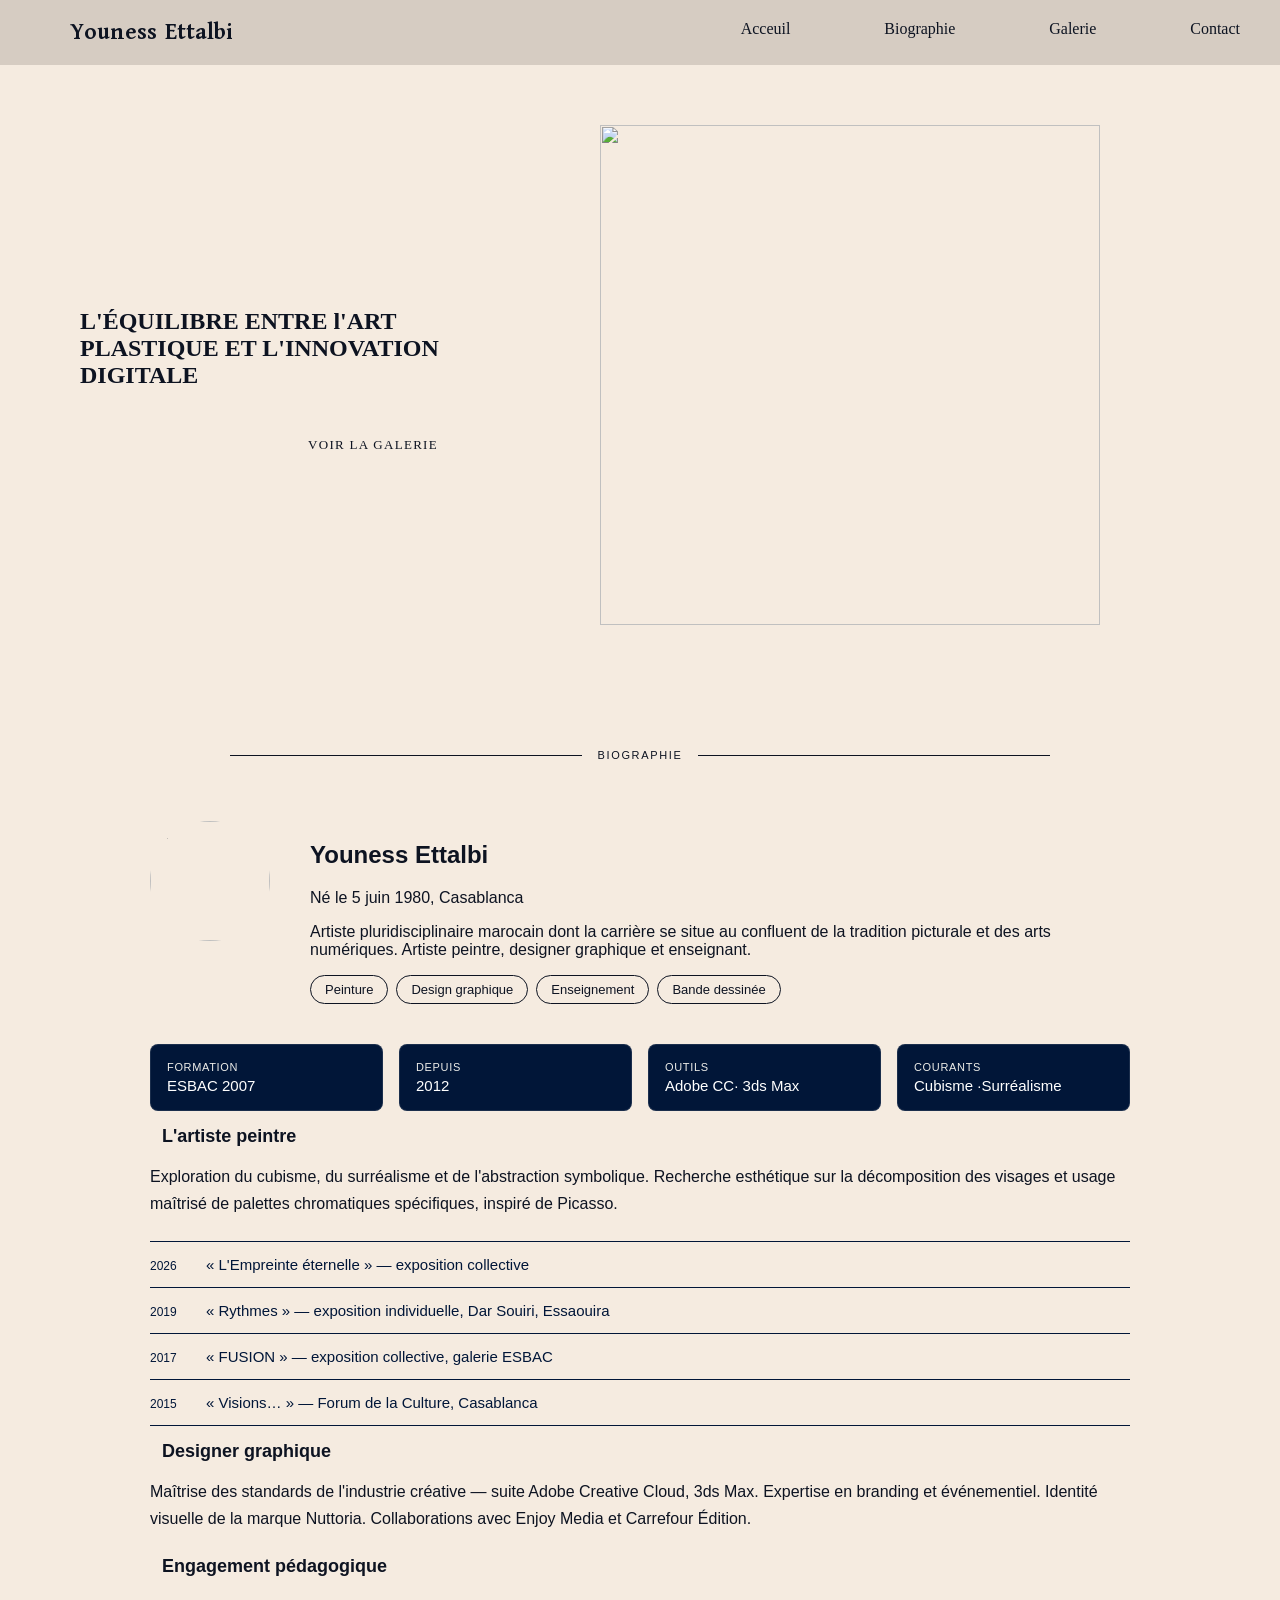
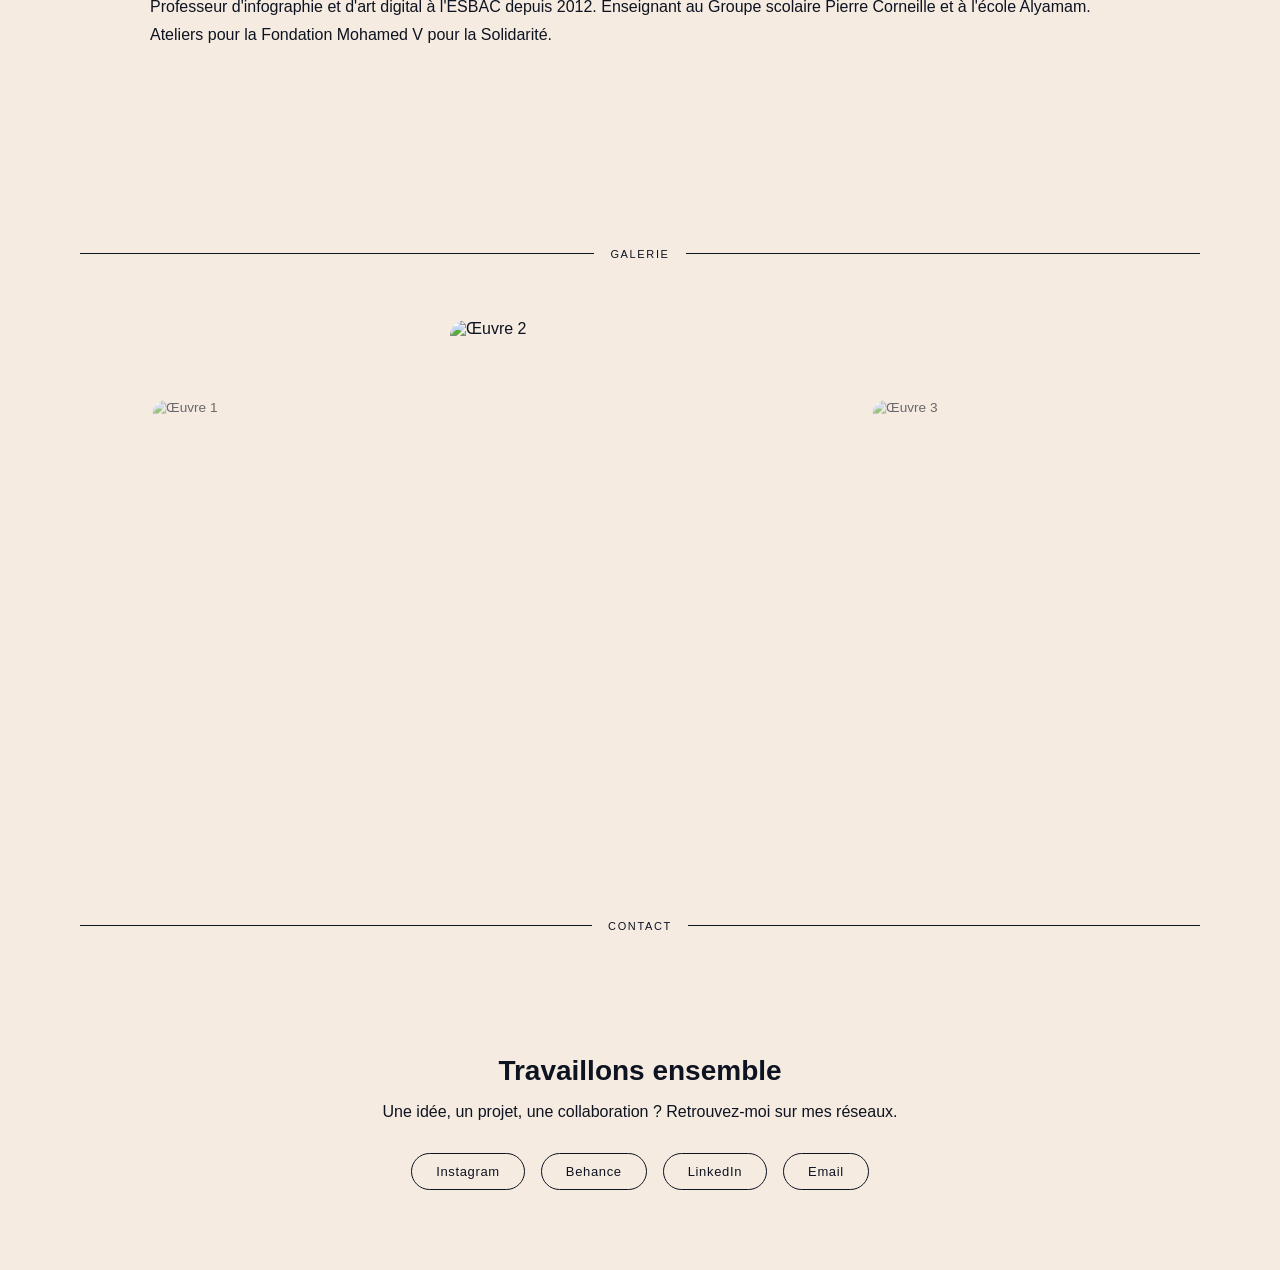
==== index.html @ 3d049ce6 "Update index.html" ====
<!DOCTYPE html>
<html lang="fr">
<head>
<meta charset="UTF-8">
<meta name="viewport" content="width=device-width, initial-scale=1.0">
 <link rel="stylesheet" href="style.css">
 <link rel="preconnect" href="https://fonts.googleapis.com">
<link rel="preconnect" href="https://fonts.gstatic.com" crossorigin>
<link href="https://fonts.googleapis.com/css2?family=BJCree:wght@400;500;600;700&family=Namdhinggo:wght@400;500;600;700;800&display=swap" rel="stylesheet">
<title>Youness Ettalbi</title>


</head>

<body>

<header>
    <div class="logo">Youness Ettalbi</div>
    <div class="menu">
        <a href="#Acceuil">Acceuil</a>
        <a href="#Biographie">Biographie</a>
        <a href="#galerie">Galerie</a>
        <a href="#contact">Contact</a>
        
    </div>
</header>

<section class="hero" id="Acceuil"d>
    <div class="hero-text">
    <h1> L'ÉQUILIBRE ENTRE l'ART PLASTIQUE ET L'INNOVATION DIGITALE</h1>

    <a href="#galerie">Voir la galerie </a>
</div>


    <div class="hero-image">
    <img src="C:\Users\rudina\Downloads\WhatsApp Image 2026-04-26 at 5.47.47 PM.jpeg">
 </div>

   
</section>

<section class="bio" id="Biographie">
    <div class="section-divider">
  <span>Biographie</span>
</div>

  <div class="bio-header">
    <div class="bio-avatar"><img src="C:\Users\rudina\Downloads\WhatsApp Image 2026-04-26 at 5.39.37 PM.jpeg"></div> 
    <div class="bio-intro">
      <h1>Youness Ettalbi</h1>
      <p class="subtitle">Né le 5 juin 1980, Casablanca</p>
      <p>Artiste pluridisciplinaire marocain dont la carrière se situe au confluent de la tradition picturale et des arts numériques. Artiste peintre, designer graphique et enseignant.</p>

      <div class="tags">
  <span class="tag">Peinture</span>
  <span class="tag">Design graphique</span>
  <span class="tag">Enseignement</span>
  <span class="tag">Bande dessinée</span>
</div>
    </div>


  </div>

 
  <div class="bio-grid">
    <div class="bio-card"><p class="label">Formation</p><p>ESBAC 2007</p></div>
    <div class="bio-card"><p class="label">Depuis</p><p>2012</p></div>
    <div class="bio-card"><p class="label">Outils</p><p>Adobe CC· 3ds Max </p></div>
    <div class="bio-card"><p class="label">Courants</p><p>Cubisme ·Surréalisme </p></div>
    
  </div>

  <div class="bio-section">
    <h2>L'artiste peintre</h2>
    <p>Exploration du cubisme, du surréalisme et de l'abstraction symbolique. Recherche esthétique sur la décomposition des visages et usage maîtrisé de palettes chromatiques spécifiques, inspiré de Picasso.</p>
    <ul class="expo-list">
    <li>
      <span class="year">2026</span>
      <span>« L'Empreinte éternelle » — exposition collective</span>
    </li>
    <li>
      <span class="year">2019</span>
      <span>« Rythmes » — exposition individuelle, Dar Souiri, Essaouira</span>
    </li>
    <li>
      <span class="year">2017</span>
      <span>« FUSION » — exposition collective, galerie ESBAC</span>
    </li>
    <li>
      <span class="year">2015</span>
      <span>« Visions… » — Forum de la Culture, Casablanca</span>
    </li>
  </ul>
  </div>

   <div class="bio-section">
    <h2>Designer graphique</h2>
    <p>Maîtrise des standards de l'industrie créative — suite Adobe Creative Cloud, 3ds Max. Expertise en branding et événementiel. Identité visuelle de la marque Nuttoria. Collaborations avec Enjoy Media et Carrefour Édition.</p>
</div>

<div class="bio-section">
    <h2>Engagement pédagogique</h2>
    <p>Professeur d'infographie et d'art digital à l'ESBAC depuis 2012. Enseignant au Groupe scolaire Pierre Corneille et à l'école Alyamam. Ateliers pour la Fondation Mohamed V pour la Solidarité.</p>
</div>

</section>

<section class="gallery" id="galerie">

    <div class="section-divider">
  <span>Galerie</span>
</div>
  <div class="carousel">
    <div class="carousel-track" id="track">
      <div class="carousel-item">
      <img src="C:\Users\rudina\Downloads\WhatsApp Image 2026-04-26 at 5.39.37 PM (2).jpeg" alt="Œuvre 1">
    </div>
    <div class="carousel-item">
      <img src="C:\Users\rudina\Downloads\WhatsApp Image 2026-04-26 at 5.47.47 PM.jpeg" alt="Œuvre 2">
    </div>
    <div class="carousel-item">
      <img src="C:\Users\rudina\Downloads\WhatsApp Image 2026-04-26 at 5.46.04 PM.jpeg" alt="Œuvre 3">
    </div>
  </div>
</section>
<section id="contact">
  <div class="section-divider">
    <span>Contact</span>
  </div>

  <div class="contact-wrapper">
    <h2>Travaillons ensemble</h2>
    <p>Une idée, un projet, une collaboration ? Retrouvez-moi sur mes réseaux.</p>

    <div class="social-links">
      <a href="https://instagram.com/yourhandle" target="_blank">Instagram</a>
      <a href="https://behance.net/yourhandle" target="_blank">Behance</a>
      <a href="https://linkedin.com/in/yourhandle" target="_blank">LinkedIn</a>
      <a href="mailto:youremail@gmail.com">Email</a>
    </div>
  </div>
</section>

 <script src="script.js"></script>
</body>
</html>
---- style.css ----
body {
    margin: 0;
    font-family: Arial, sans-serif;
    background: #F5EBE0;  /*beige*/ 
    color: #0D1321; 
}

header {
    display: flex;
    justify-content: space-between;
    padding: 20px;
    font-size: 14px;
    background:#D6CCC2 ;
    color: #0D1321;
}

.logo {
    margin-left: 50px;
    font-weight: bold;
    font-size: 24px;
    font-family: Namdhinggo;
}

.menu a {
    font-family: BJCree;
    font-size: 16px;
    background: transparent;
    margin-left: 50px;
    color: #0D1321;
    text-decoration: none;
    padding: 10px 20px;
    text-decoration: none;

}


.menu a:hover {
  background: #011638;
  color: #D6CCC2;
  text-decoration: underline;
  border-radius: 10px;
}


.hero {
  display: flex;
  align-items: center;
  justify-content: space-between;
  padding: 60px 80px;
  gap: 20px;
}

.hero-text {
  flex: 1;  
  display: flex;
  flex-direction: column;    
  align-items: flex-start;
  gap: 20px;
  color: #0D1321;
  font-family: BJCree;
  font-weight: 400;
}


.hero-image {
  flex: 1;        
  max-width: 500px;
  margin-right: 100px;
}

.hero-image img {
  width: 100%;
  height: 500px;
  object-fit: cover;  
}


.hero-text h1 {
  margin-bottom: 16px;
  margin-right: 50px;
}


.hero-text a {
  display: inline-block;
  margin-right: 70pxpx;
  margin-left: 200px;
  padding: 12px 28px;
  border: 2px white;
  color: #0D1321;
  text-decoration: none;
  font-size: 13px;
  letter-spacing: 0.1em;
  text-transform: uppercase;
  transition: background 0.2s ease, color 0.2s ease;
}

.hero-text a:hover {
  background: #011638;
  color: #D6CCC2;
}


.btn {
    margin-top: 20px;
    padding: 10px 20px;
    border: 1px black;
    display: inline-block;
}



.section-divider {
  display: flex;
  align-items: center;
  gap: 16px;
  margin: 60px 80px;
}

.section-divider span {
  font-size: 11px;
  letter-spacing: 0.15em;
  text-transform: uppercase;
  color:#0D1321 ;
  white-space: nowrap;
}

.section-divider::before,
.section-divider::after {
  content: '';
  flex: 1;
  height: 1px;
  background:#0D1321;
}

.bio {
    margin-left: 150px;
    margin-right: 150px;
    margin-bottom: 100px;

    }

.bio-header {
  display: flex;
  gap: 40px;
  align-items: flex-start;   
  margin-bottom: 2.5rem;
}

.bio-avatar {
  width: 120px;
  height: 120px;
  border-radius: 50%;
  flex-shrink: 0;            
  object-fit: cover;     
}

.bio-avatar img {
  width: 120px;
  height: 120px;
  border-radius: 50%;    
  object-fit: cover; 
}

.bio-grid {
  display: grid;
  grid-template-columns: repeat(auto-fit, minmax(160px, 1fr));
  gap: 16px;
}

.bio-section h2 {
  border-left: 3px #011638;   
  padding-left: 12px;
  border-radius: 0;
  font-size: 18px;
  margin-bottom: 16px;
} 

.bio-section p {
  color: #0D1321;
  line-height: 1.7;
  margin-bottom: 24px;
}

.tags {
  display: flex;
  flex-wrap: wrap;    
  gap: 8px;
  margin-top: 16px;
}

.tag {
  padding: 6px 14px;
  border: 1px solid #0D1321;
  border-radius: 20px;           
  font-size: 13px;
  color: #0D1321 !important;
}


.expo-list {
  list-style: none;
  padding: 0;
  margin: 0;
}

.expo-list li {
  display: flex;
  align-items: baseline;
  gap: 20px;
  padding: 14px 0;
  border-bottom: 1px solid #011638;
  color: #011638;
  font-size: 15px;
}

.expo-list li:first-child {
  border-top: 1px solid #011638;
}

.year {
  font-size: 12px;
  color: #011638;  
  min-width: 36px;               
}

.bio-card {
  background: #011638; 
  border: 1px solid rgba(255,255,255,0.1);
  border-radius: 8px;
  padding: 16px;
}

.bio-card .label {
  font-size: 11px;
  color: #EDEDE9;
  text-transform: uppercase;
  letter-spacing: 0.06em;
  margin: 0 0 4px;
}

.bio-card p {
  font-size: 15px;
  font-weight: 500;
  color: white;
  margin: 0;
}

.gallery {
  overflow: hidden;
  padding: 40px 0;
}

.carousel {
  display: flex;
  justify-content: center;
  align-items: center;
}

.carousel-track {
  display: flex;
  align-items: center;
  gap: 20px;
}

.carousel-item {
  flex-shrink: 0;
  width: 300px;
  height: 400px;
  overflow: hidden;
  border-radius: 16px;
  transition: all 0.4s ease;
  opacity: 0.6;
  transform: scale(0.85);  
}

.carousel-item.active {
  width: 380px;
  height: 500px;
  opacity: 1;
  transform: scale(1);      
}

.carousel-item img {
  width: 100%;
  height: 100%;
  object-fit: cover;
  transition: transform 0.4s ease;
}

.carousel-item:hover img {
  transform: scale(1.05);
}

.contact-wrapper {
  text-align: center;
  padding: 40px 80px 80px;
}

.contact-wrapper h2 {
  font-size: 28px;
  margin-bottom: 12px;
}

.contact-wrapper p {
  color: #0D1321;
  margin-bottom: 32px;
}

.social-links {
  display: flex;
  justify-content: center;
  gap: 16px;
  flex-wrap: wrap;
}

.social-links a {
  display: inline-block;
  padding: 10px 24px;
  border: 1px solid #0D1321;
  border-radius: 999px;
  color: #0D1321;
  text-decoration: none;
  font-size: 13px;
  letter-spacing: 0.05em;
  transition: border-color 0.2s ease, color 0.2s ease;
}

.social-links a:hover {
  border-color: white;
  background: #0D1321;
  color: white;
}


html {
  scroll-behavior: smooth;
}


@media (max-width: 768px) {

  /* NAV */
  header {
    flex-direction: column;
    align-items: center;
    padding: 16px;
    gap: 12px;
  }

  .logo {
    margin-left: 0;
  }

  .menu {
    display: flex;
    flex-wrap: wrap;
    justify-content: center;
    gap: 4px;
  }

  .menu a {
    margin-left: 0;
    padding: 6px 12px;
    font-size: 14px;
  }

  /* HERO */
  .hero {
    flex-direction: column;
    padding: 30px 20px;
    text-align: center;
  }

  .hero-text {
    align-items: center;   /* center button too */
  }

  .hero-text h1 {
    margin-right: 0;
    font-size: 22px;       /* stops giant text */
  }

  .hero-text a {
    margin-left: 0;        /* removes the 200px left margin */
    margin-right: 0;
  }

  .hero-image {
    max-width: 100%;
    margin-right: 0;       /* removes 100px right margin */
  }

  .hero-image img {
    height: 300px;
  }

  /* BIO */
  .bio {
    margin: 0;             /* removes 150px side margins */
    padding: 30px 20px;
  }

  .bio-header {
    flex-direction: column;
    align-items: center;
    text-align: center;
    gap: 20px;
  }

  .tags {
    justify-content: center;
  }

  .bio-grid {
    grid-template-columns: 1fr 1fr;
  }

  /* FIXES TEXT WRAPPING ONE WORD PER LINE */
  .bio-section p,
  .bio-section h2 {
    word-break: normal;
    overflow-wrap: break-word;
    max-width: 100%;
  }

  .expo-list li {
    flex-direction: column;   /* stack year above title */
    gap: 4px;
  }

  /* SECTION DIVIDER */
  .section-divider {
    margin: 30px 20px;
  }

  /* GALLERY */
  .carousel-item {
    width: 180px;
    height: 260px;
  }

  .carousel-item.active {
    width: 240px;
    height: 320px;
  }

  /* CONTACT */
  .contact-wrapper {
    padding: 30px 20px 60px;
  }

  .social-links {
    gap: 10px;
  }
}
</style>
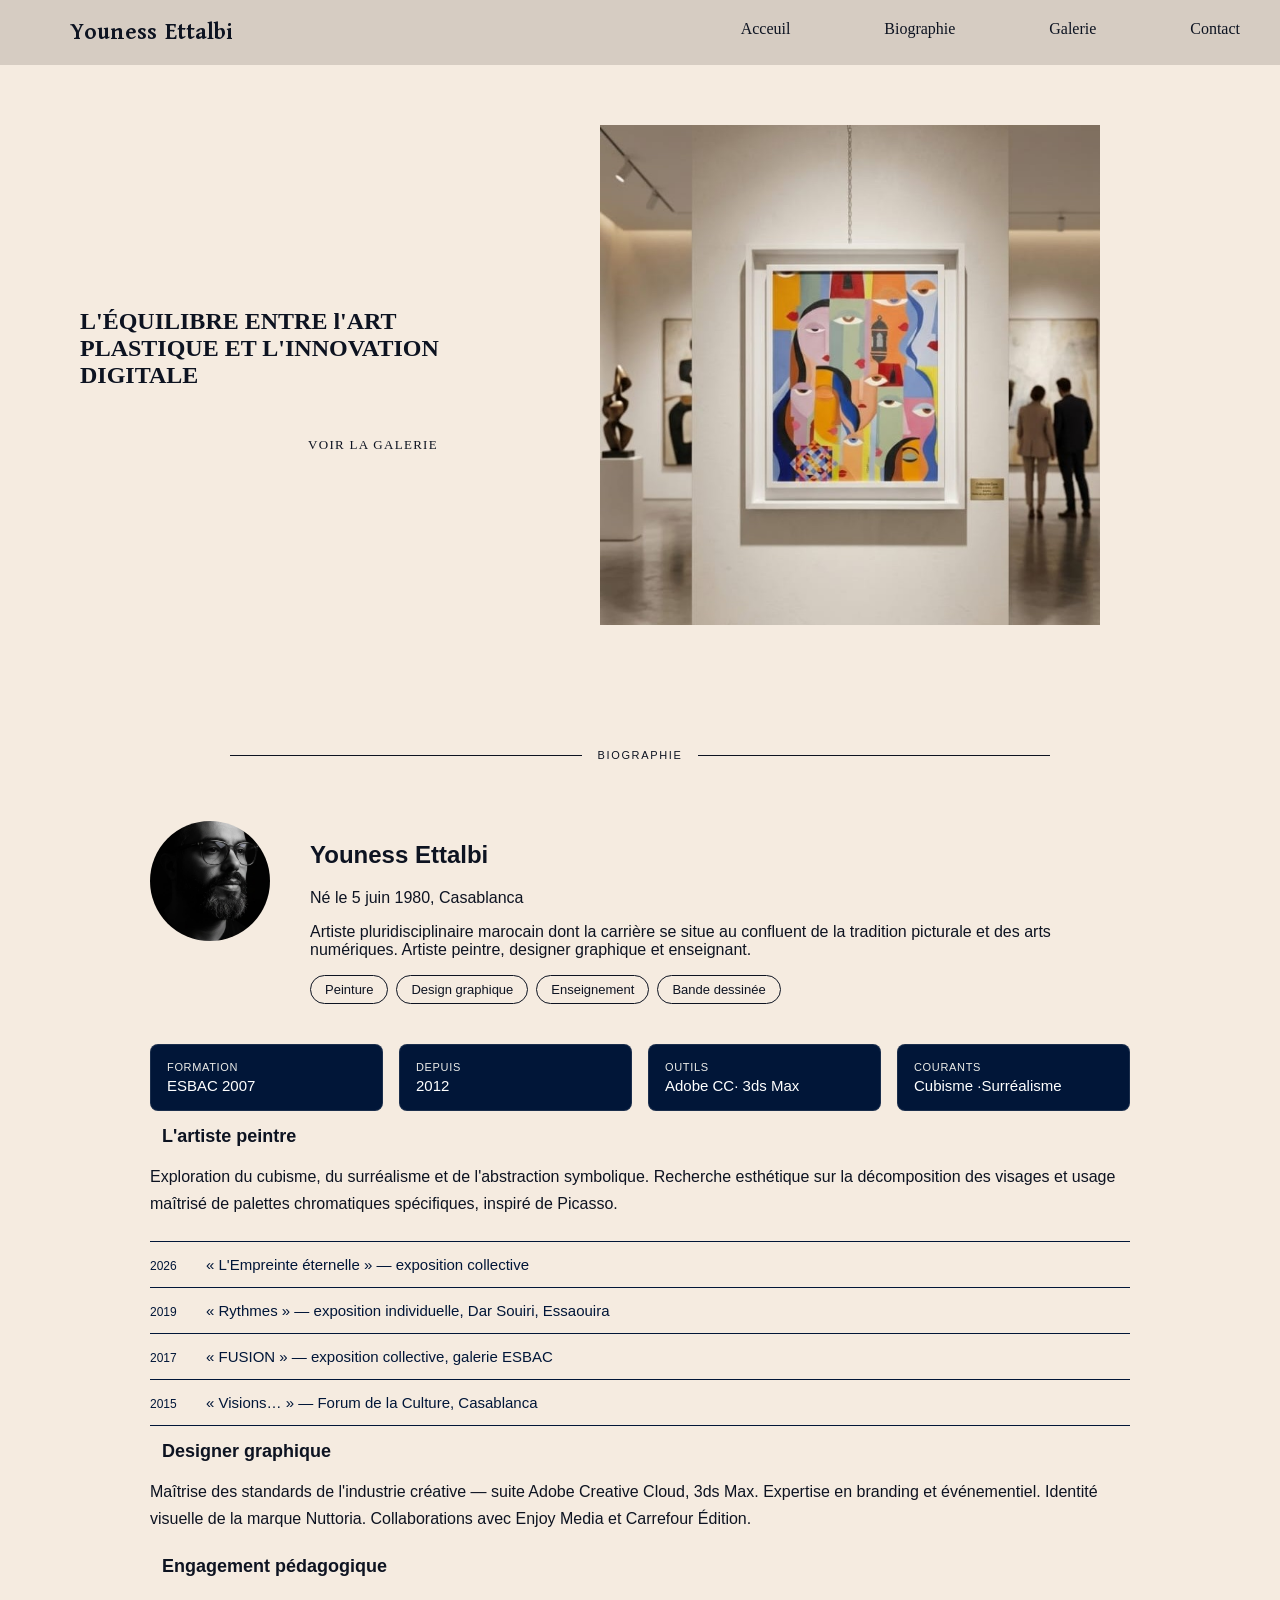
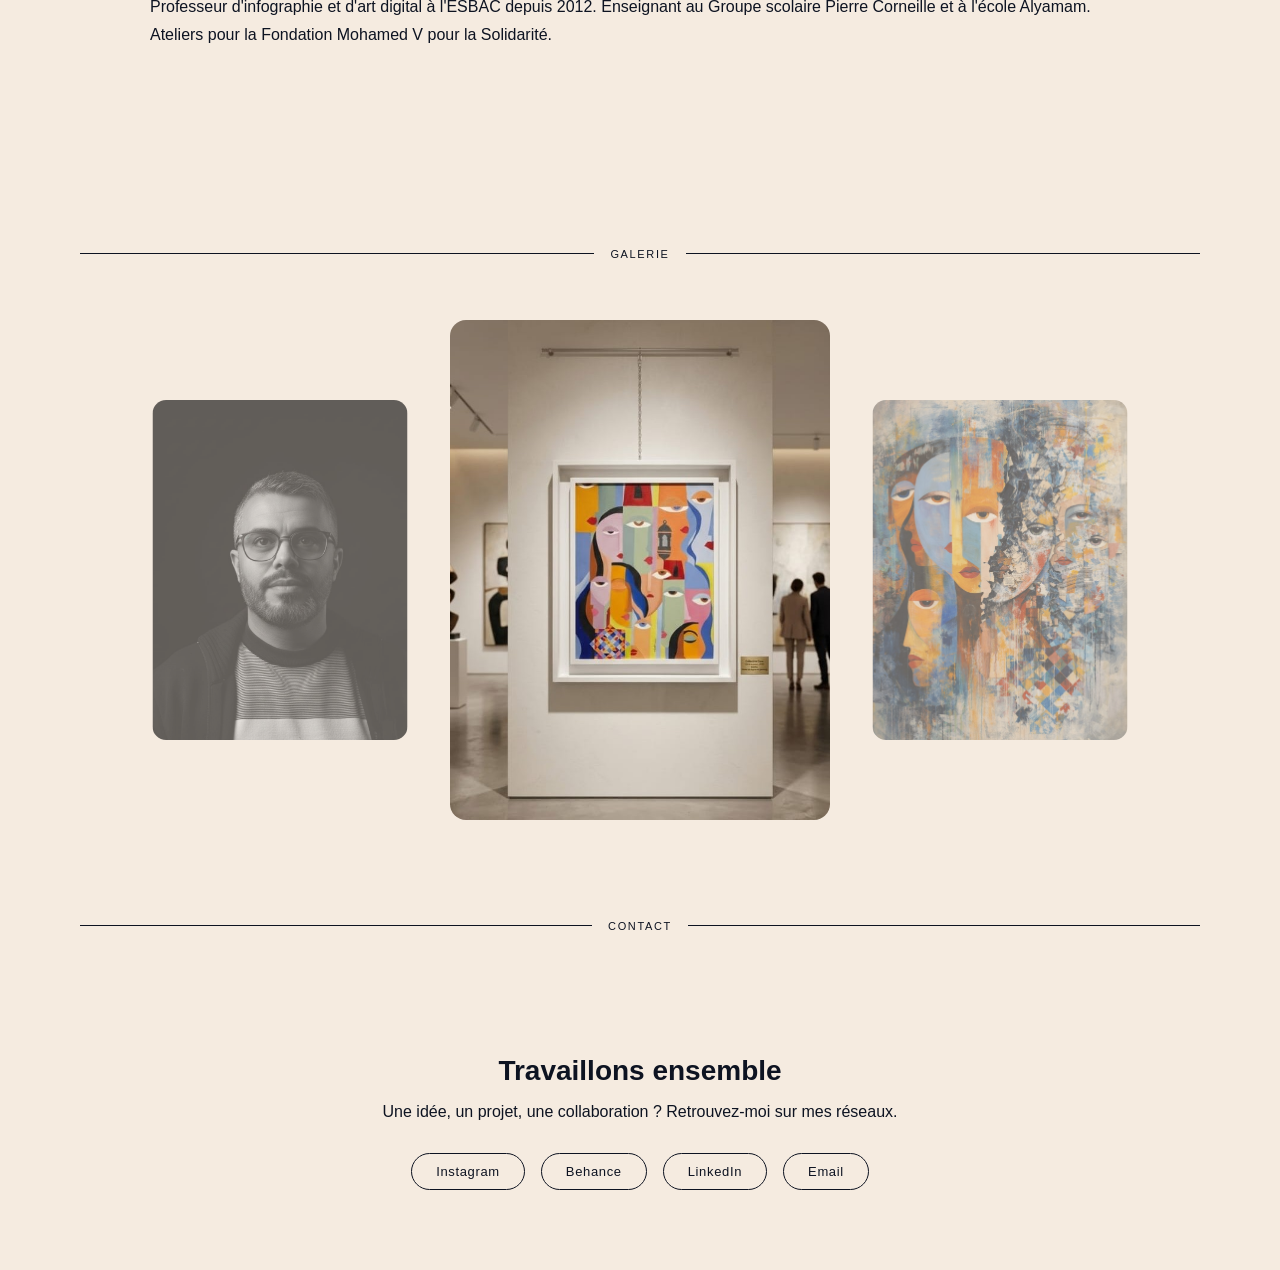
==== commit 91398279: "Update index.html" ====
--- a/index.html
+++ b/index.html
@@ -35,7 +35,7 @@
 
 
     <div class="hero-image">
-    <img src="C:\Users\rudina\Downloads\WhatsApp Image 2026-04-26 at 5.47.47 PM.jpeg">
+    <img src="img1.jpeg">
  </div>
 
    
@@ -47,7 +47,7 @@
 </div>
 
   <div class="bio-header">
-    <div class="bio-avatar"><img src="C:\Users\rudina\Downloads\WhatsApp Image 2026-04-26 at 5.39.37 PM.jpeg"></div> 
+    <div class="bio-avatar"><img src="img2.jpeg"></div> 
     <div class="bio-intro">
       <h1>Youness Ettalbi</h1>
       <p class="subtitle">Né le 5 juin 1980, Casablanca</p>
@@ -116,13 +116,13 @@
   <div class="carousel">
     <div class="carousel-track" id="track">
       <div class="carousel-item">
-      <img src="C:\Users\rudina\Downloads\WhatsApp Image 2026-04-26 at 5.39.37 PM (2).jpeg" alt="Œuvre 1">
+      <img src="img3.jpeg" alt="Œuvre 1">
     </div>
     <div class="carousel-item">
-      <img src="C:\Users\rudina\Downloads\WhatsApp Image 2026-04-26 at 5.47.47 PM.jpeg" alt="Œuvre 2">
+      <img src="img1.jpeg" alt="Œuvre 2">
     </div>
     <div class="carousel-item">
-      <img src="C:\Users\rudina\Downloads\WhatsApp Image 2026-04-26 at 5.46.04 PM.jpeg" alt="Œuvre 3">
+      <img src="img4.jpeg" alt="Œuvre 3">
     </div>
   </div>
 </section>
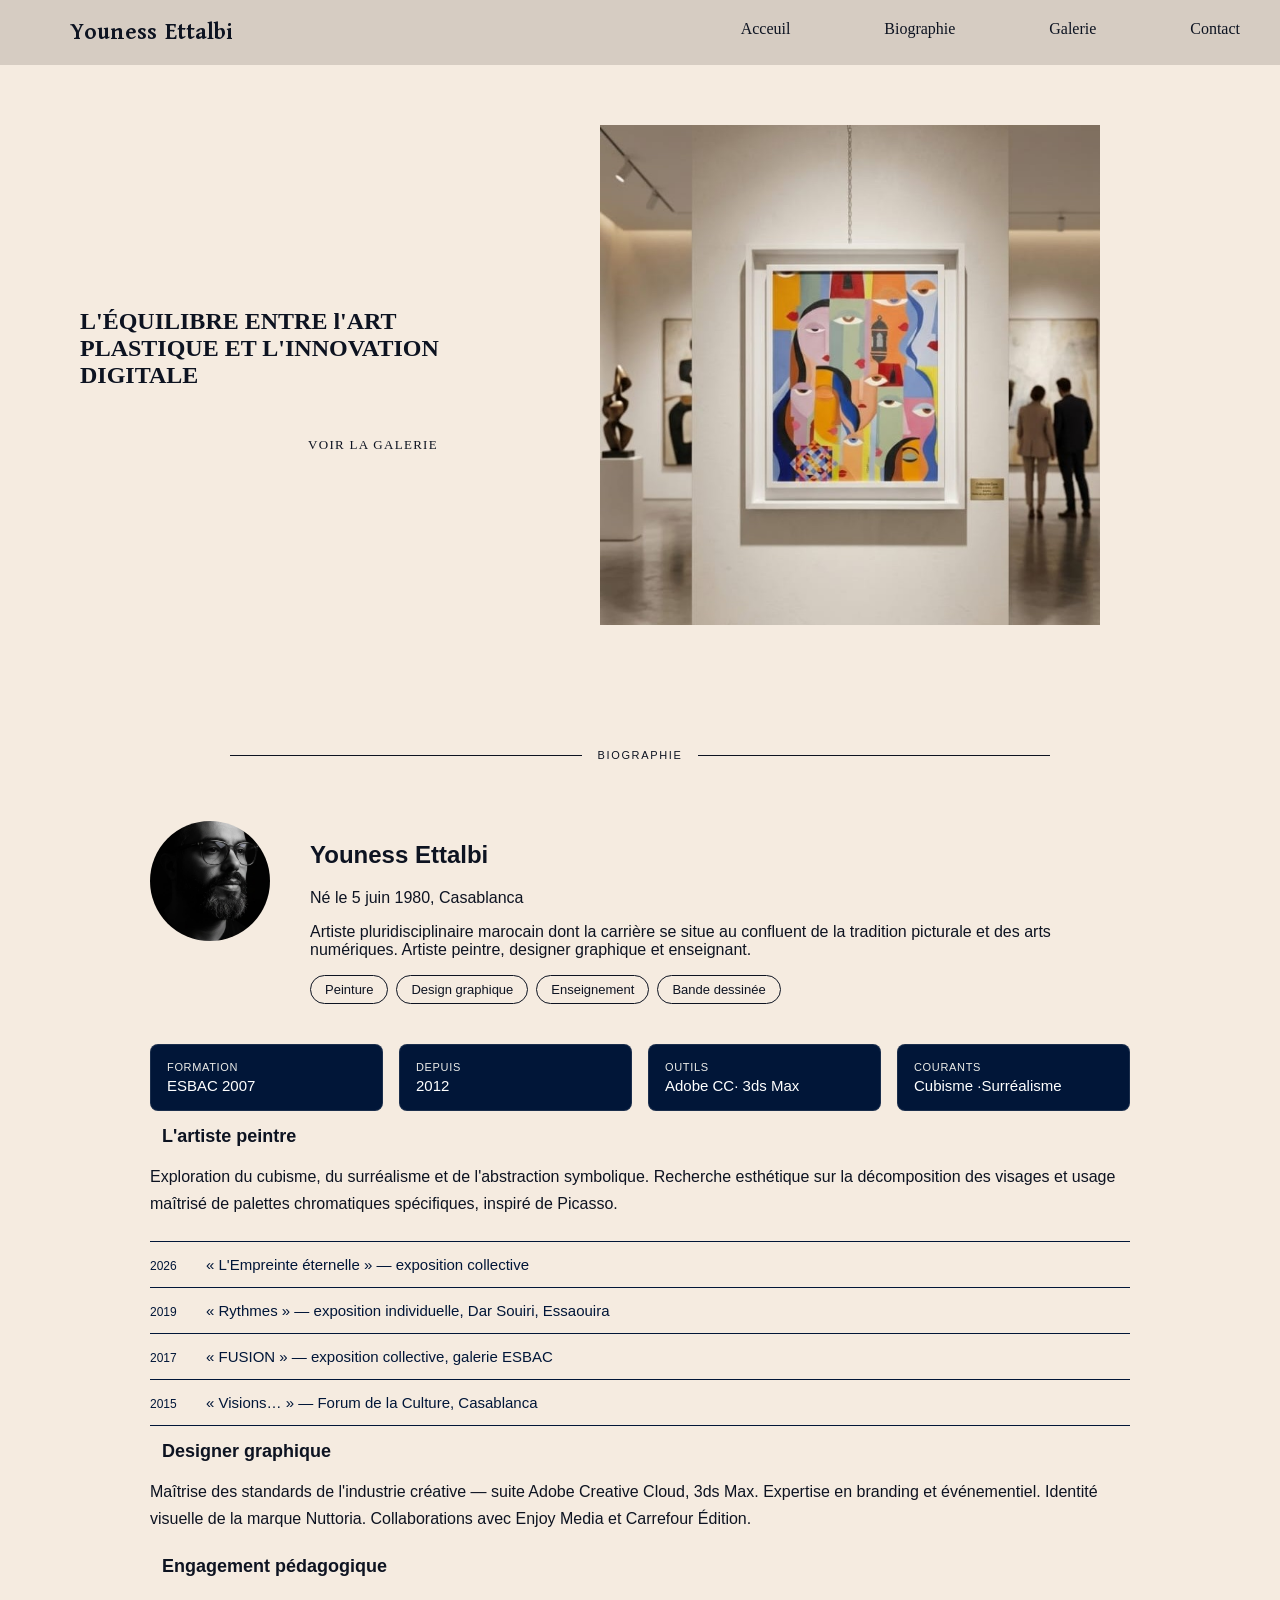
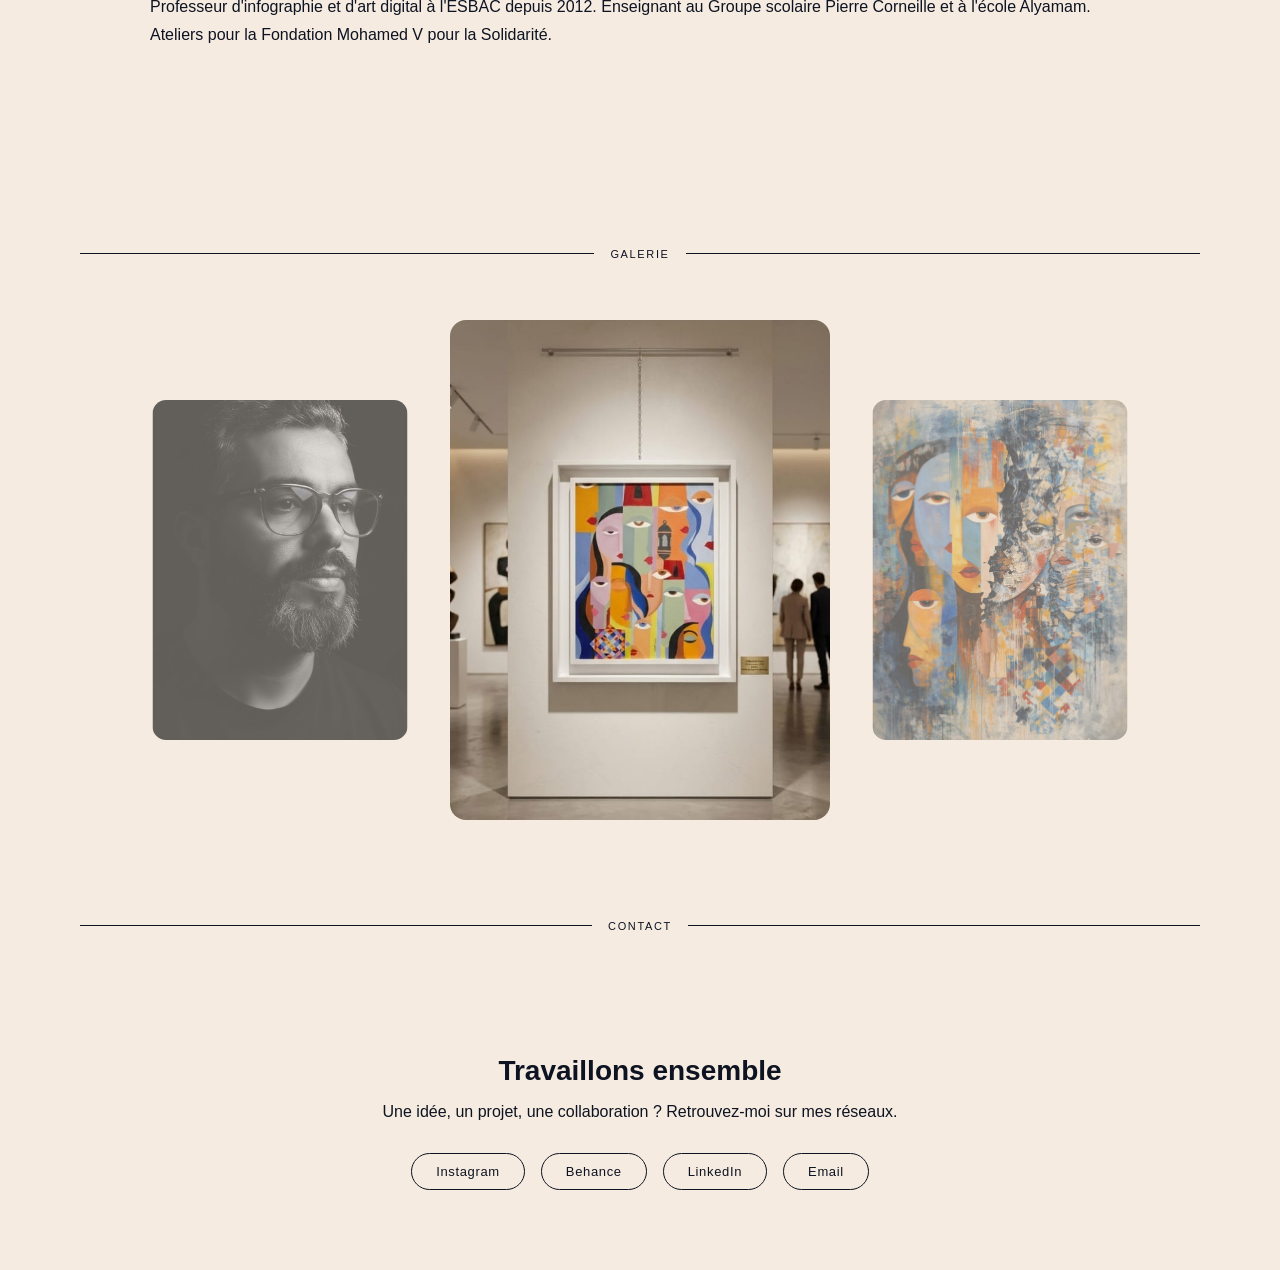
==== commit 11443b91: "Update index.html" ====
--- a/index.html
+++ b/index.html
@@ -116,7 +116,7 @@
   <div class="carousel">
     <div class="carousel-track" id="track">
       <div class="carousel-item">
-      <img src="img3.jpeg" alt="Œuvre 1">
+      <img src="img2.jpeg" alt="Œuvre 1">
     </div>
     <div class="carousel-item">
       <img src="img1.jpeg" alt="Œuvre 2">
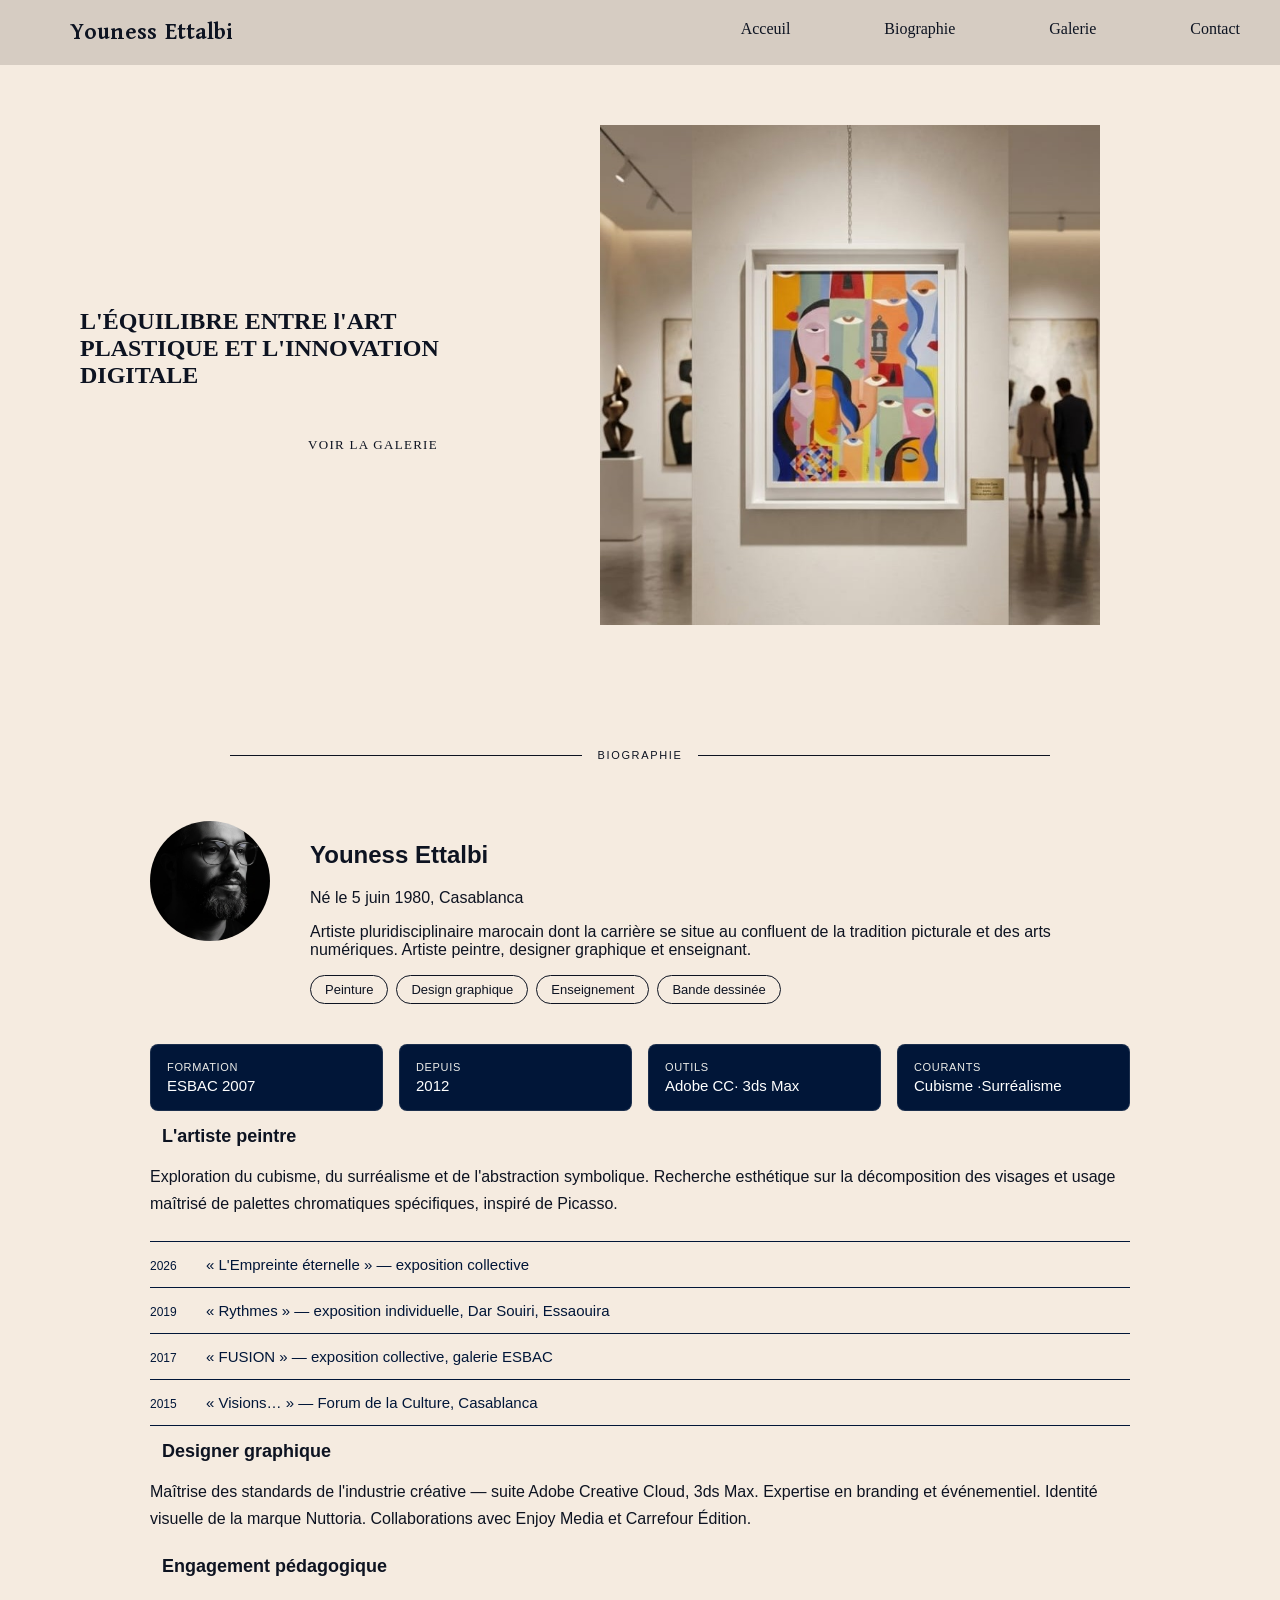
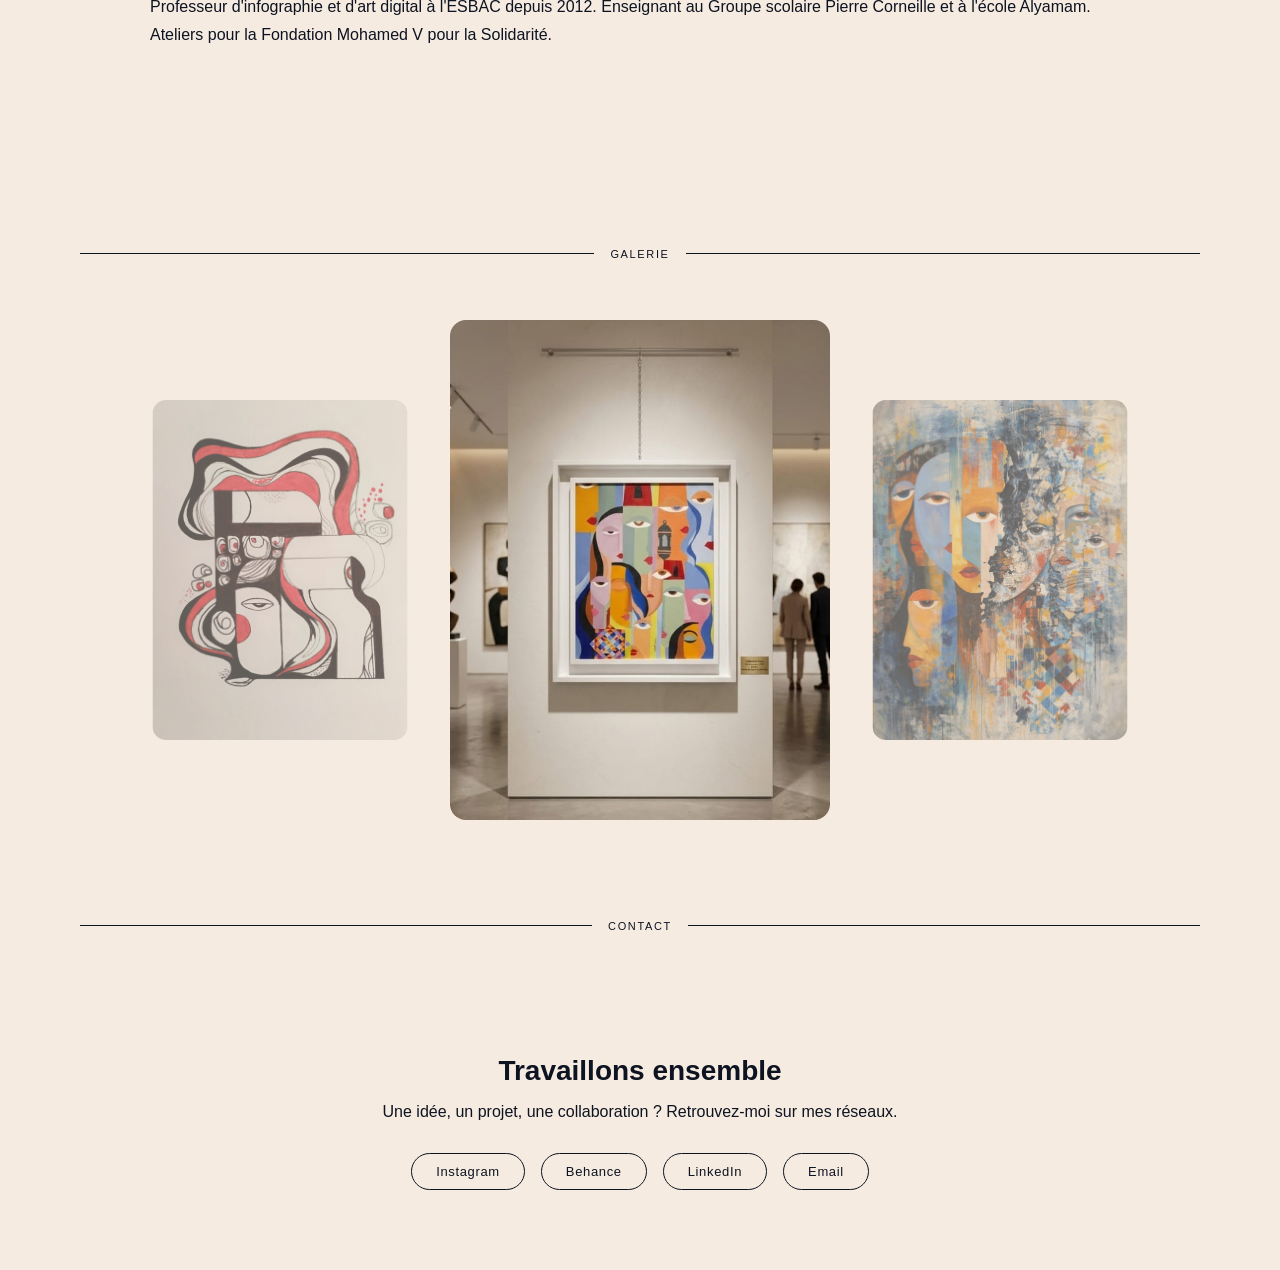
==== commit b1ef815a: "Update index.html" ====
--- a/index.html
+++ b/index.html
@@ -116,7 +116,7 @@
   <div class="carousel">
     <div class="carousel-track" id="track">
       <div class="carousel-item">
-      <img src="img2.jpeg" alt="Œuvre 1">
+      <img src="img5.jpeg" alt="Œuvre 1">
     </div>
     <div class="carousel-item">
       <img src="img1.jpeg" alt="Œuvre 2">
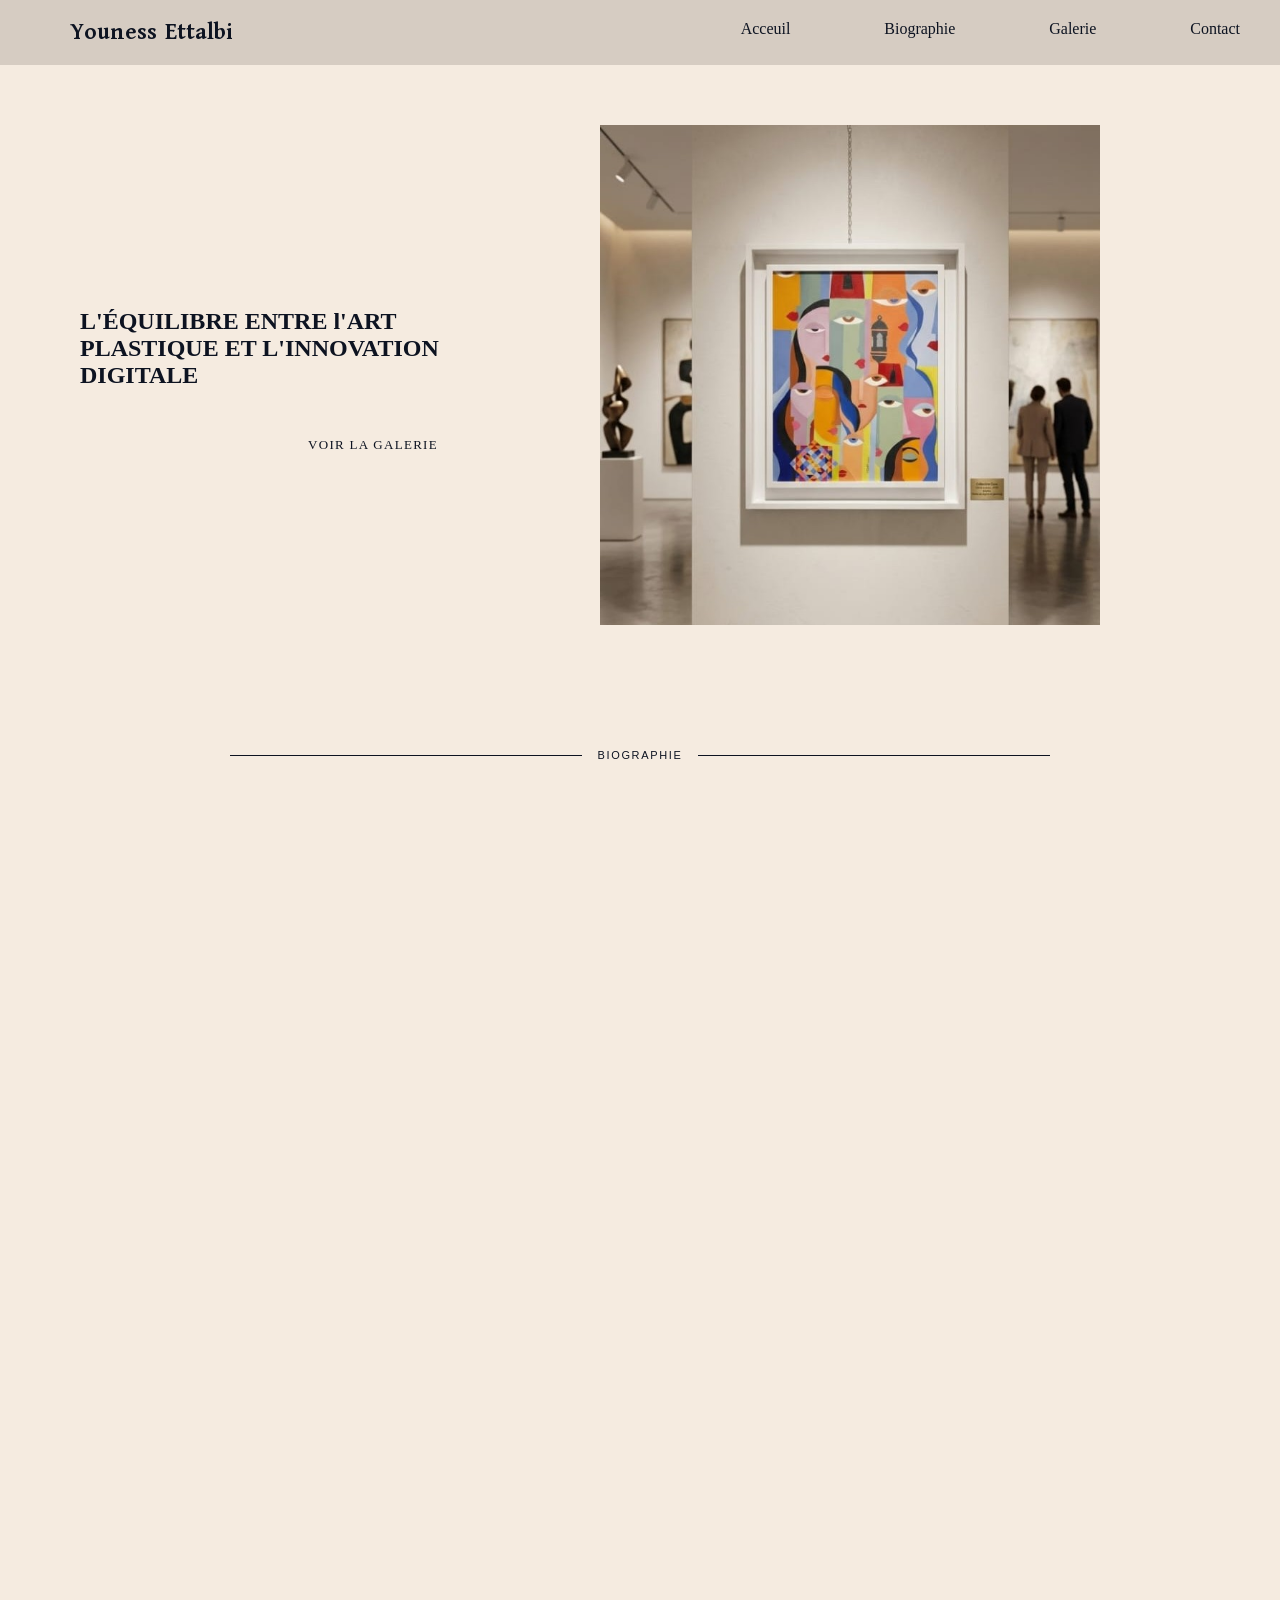
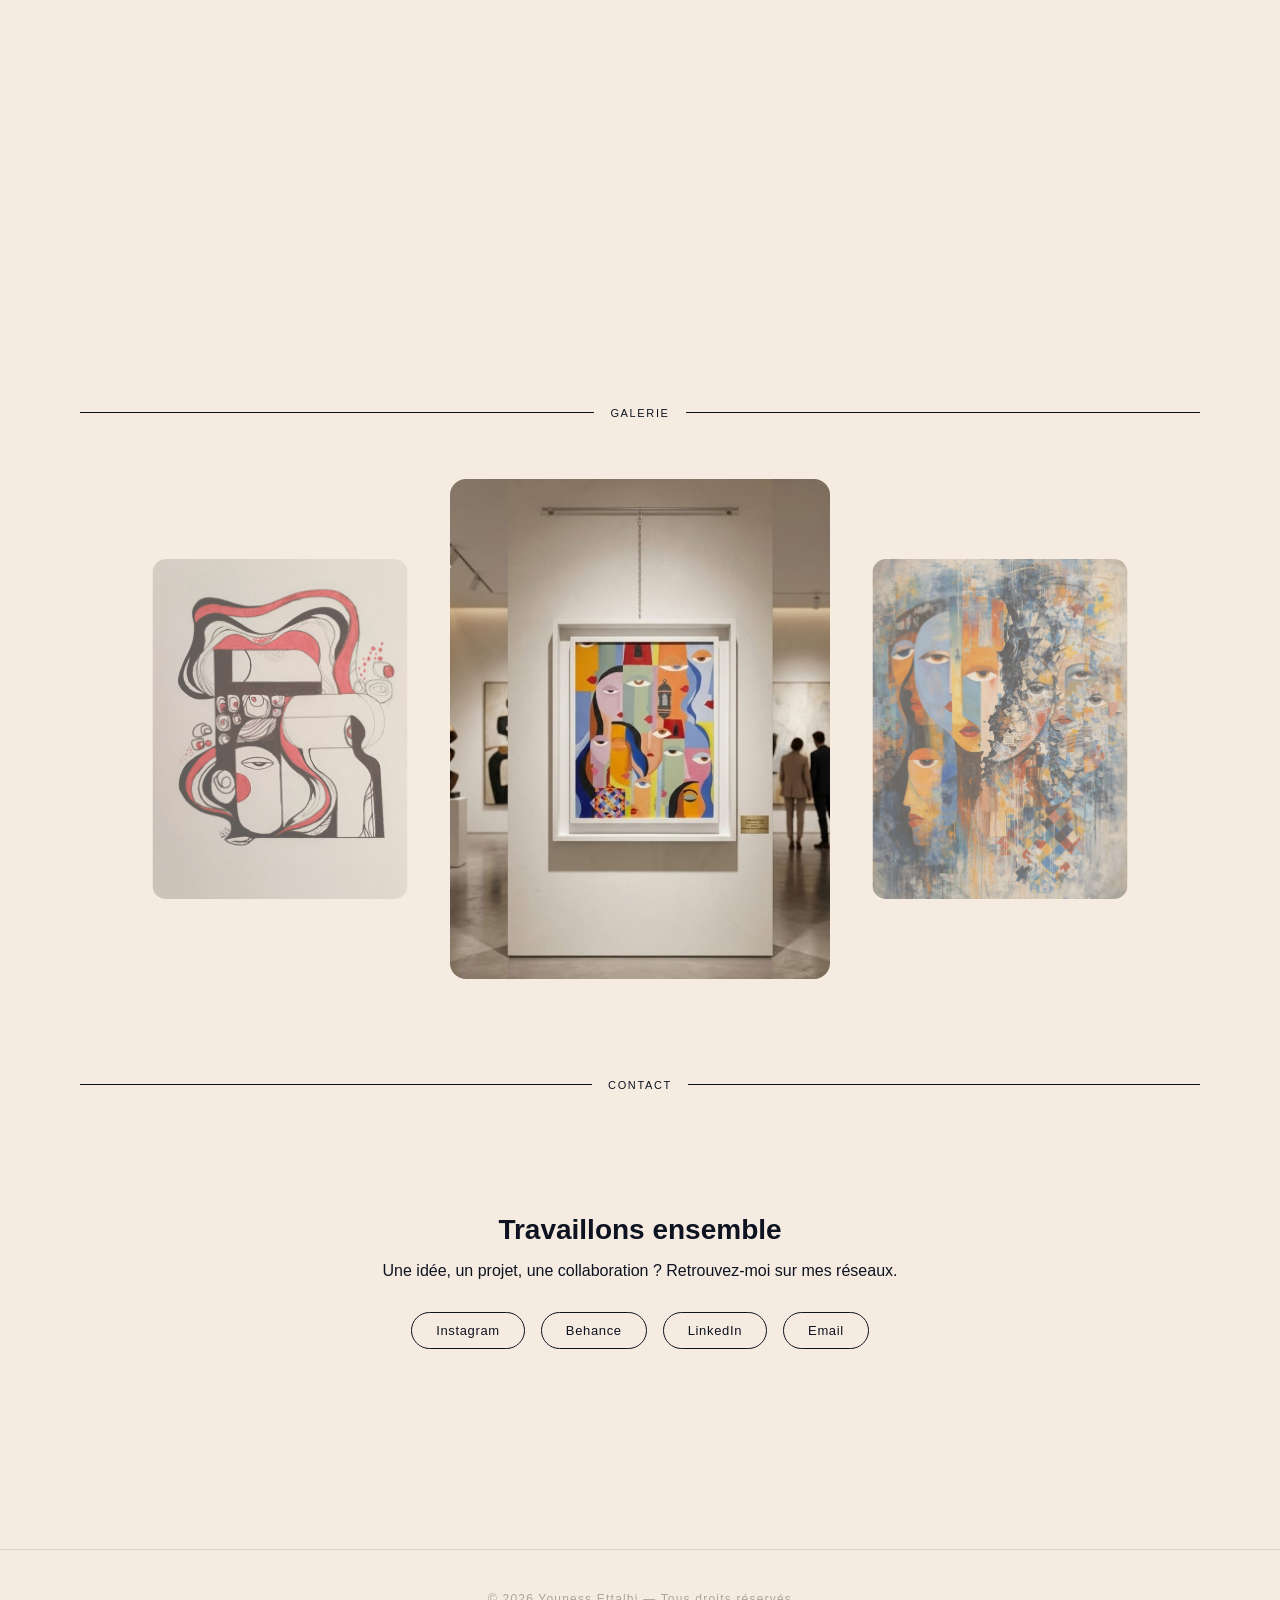
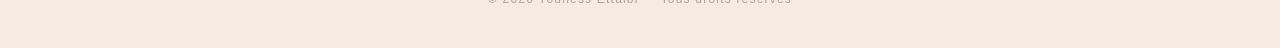
==== commit fb8d8198: "Update index.html" ====
--- a/index.html
+++ b/index.html
@@ -45,7 +45,7 @@
     <div class="section-divider">
   <span>Biographie</span>
 </div>
-
+<div class="bio-header fade-in">
   <div class="bio-header">
     <div class="bio-avatar"><img src="img2.jpeg"></div> 
     <div class="bio-intro">
@@ -105,7 +105,7 @@
     <h2>Engagement pédagogique</h2>
     <p>Professeur d'infographie et d'art digital à l'ESBAC depuis 2012. Enseignant au Groupe scolaire Pierre Corneille et à l'école Alyamam. Ateliers pour la Fondation Mohamed V pour la Solidarité.</p>
 </div>
-
+<div class="bio-section fade-in">
 </section>
 
 <section class="gallery" id="galerie">
@@ -142,8 +142,11 @@
       <a href="mailto:youremail@gmail.com">Email</a>
     </div>
   </div>
+ <div class="contact-wrapper fade-in">
 </section>
-
+<footer>
+  <p>© 2026 Youness Ettalbi — Tous droits réservés</p>
+</footer>
  <script src="script.js"></script>
 </body>
 </html>
--- a/style.css
+++ b/style.css
@@ -334,6 +334,26 @@
 }
 
 
+footer {
+  text-align: center;
+  padding: 30px;
+  font-size: 12px;
+  color: rgba(0,0,0,0.3);
+  border-top: 1px solid rgba(0,0,0,0.1);
+  letter-spacing: 0.1em;
+}
+
+.fade-in {
+  opacity: 0;
+  transform: translateY(30px);
+  transition: opacity 0.6s ease, transform 0.6s ease;
+}
+
+.fade-in.visible {
+  opacity: 1;
+  transform: translateY(0);
+}
+
 html {
   scroll-behavior: smooth;
 }
@@ -341,7 +361,7 @@
 
 @media (max-width: 768px) {
 
-  /* NAV */
+ 
   header {
     flex-direction: column;
     align-items: center;
@@ -365,8 +385,6 @@
     padding: 6px 12px;
     font-size: 14px;
   }
-
-  /* HERO */
   .hero {
     flex-direction: column;
     padding: 30px 20px;
@@ -374,31 +392,31 @@
   }
 
   .hero-text {
-    align-items: center;   /* center button too */
+    align-items: center;  
   }
 
   .hero-text h1 {
     margin-right: 0;
-    font-size: 22px;       /* stops giant text */
+    font-size: 22px;       
   }
 
   .hero-text a {
-    margin-left: 0;        /* removes the 200px left margin */
+    margin-left: 0;        
     margin-right: 0;
   }
 
   .hero-image {
     max-width: 100%;
-    margin-right: 0;       /* removes 100px right margin */
+    margin-right: 0;      
   }
 
   .hero-image img {
     height: 300px;
   }
 
-  /* BIO */
+ 
   .bio {
-    margin: 0;             /* removes 150px side margins */
+    margin: 0;             
     padding: 30px 20px;
   }
 
@@ -417,7 +435,7 @@
     grid-template-columns: 1fr 1fr;
   }
 
-  /* FIXES TEXT WRAPPING ONE WORD PER LINE */
+ 
   .bio-section p,
   .bio-section h2 {
     word-break: normal;
@@ -426,16 +444,29 @@
   }
 
   .expo-list li {
-    flex-direction: column;   /* stack year above title */
+    flex-direction: column;   
     gap: 4px;
   }
 
-  /* SECTION DIVIDER */
+ 
   .section-divider {
     margin: 30px 20px;
   }
 
-  /* GALLERY */
+.carousel {
+  overflow: hidden;
+  width: 100%;
+}
+
+.carousel-item {
+  width: 160px;
+  height: 220px;
+}
+
+.carousel-item.active {
+  width: 200px;
+  height: 280px;
+}
   .carousel-item {
     width: 180px;
     height: 260px;
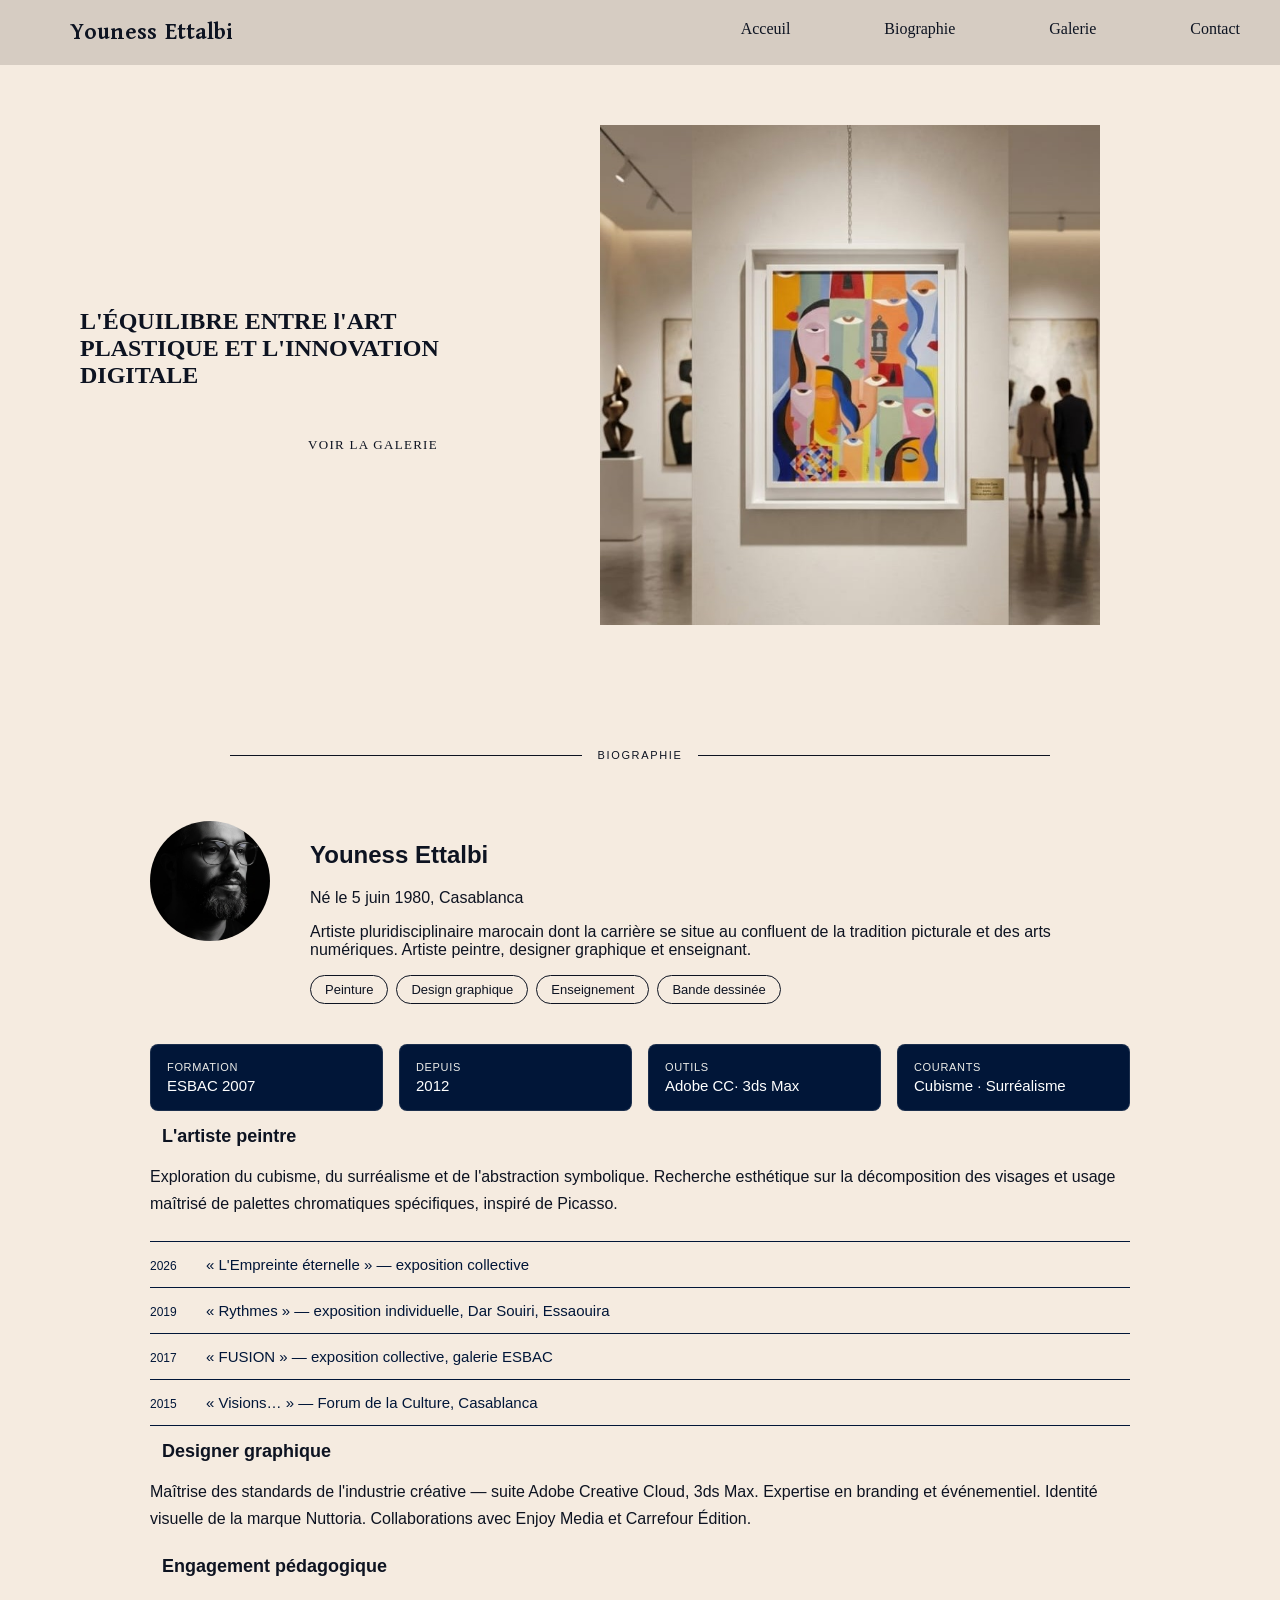
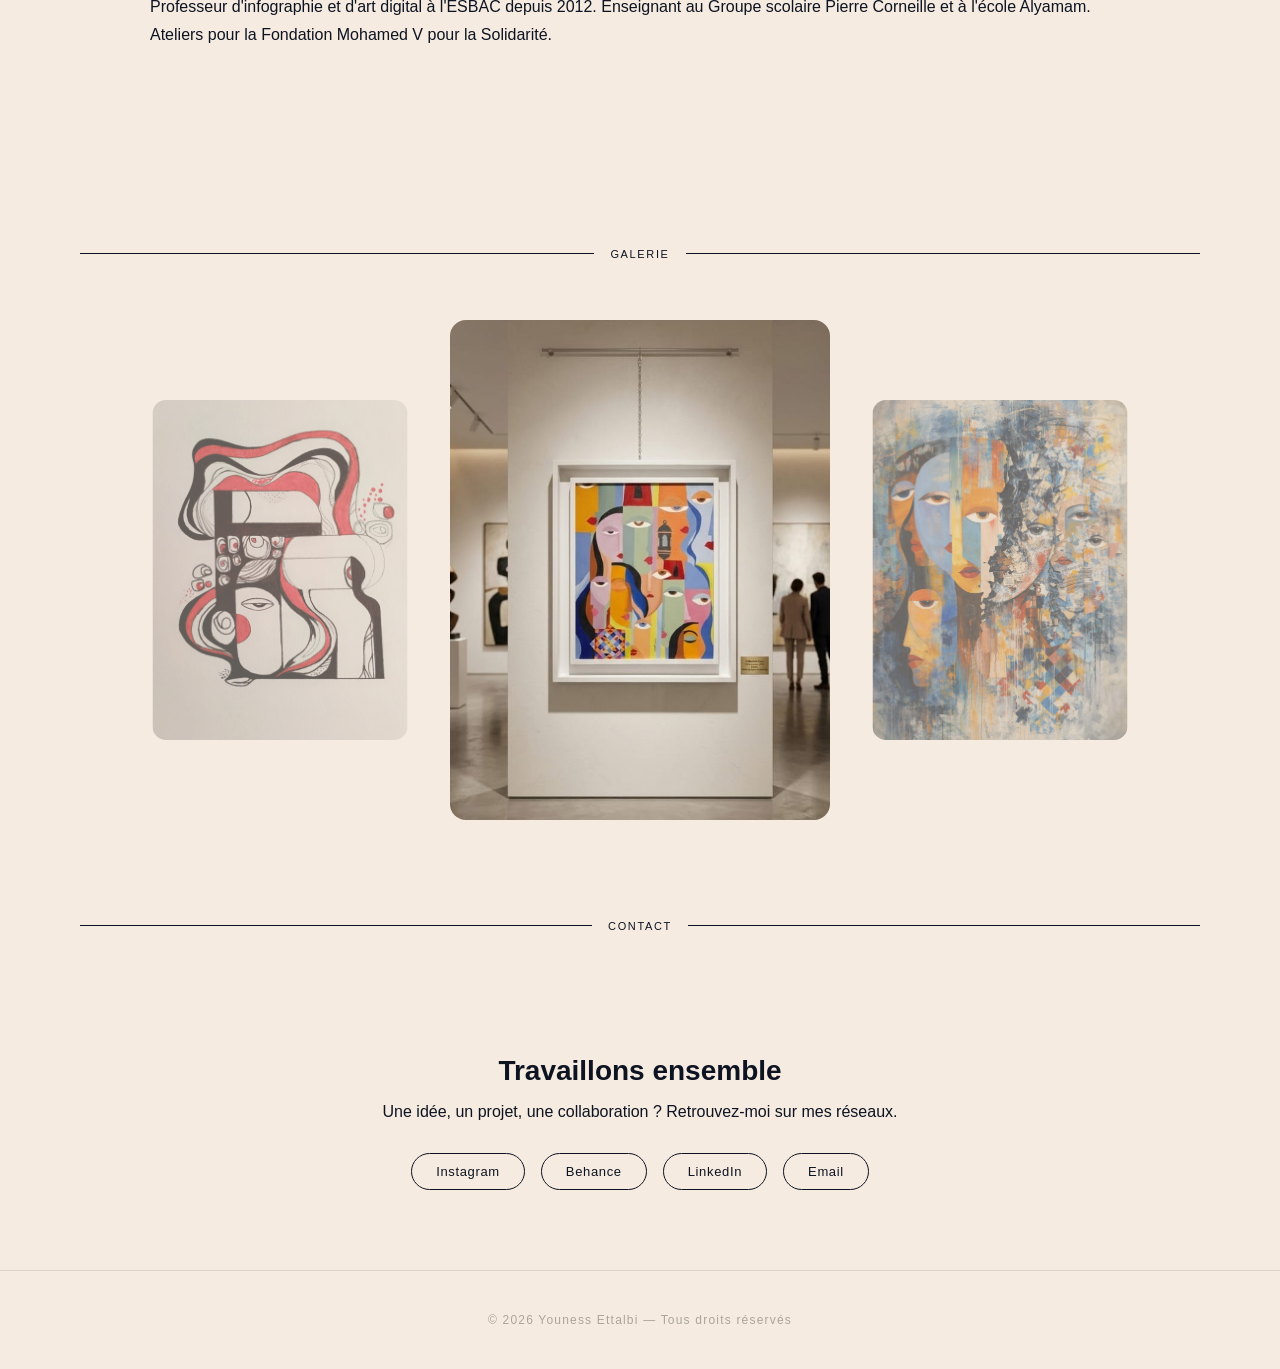
==== commit f13631bf: "Update index.html" ====
--- a/index.html
+++ b/index.html
@@ -4,137 +4,105 @@
 <head>
 <meta charset="UTF-8">
 <meta name="viewport" content="width=device-width, initial-scale=1.0">
- <link rel="stylesheet" href="style.css">
- <link rel="preconnect" href="https://fonts.googleapis.com">
+<link rel="stylesheet" href="style.css">
+<link rel="preconnect" href="https://fonts.googleapis.com">
 <link rel="preconnect" href="https://fonts.gstatic.com" crossorigin>
-<link href="https://fonts.googleapis.com/css2?family=BJCree:wght@400;500;600;700&family=Namdhinggo:wght@400;500;600;700;800&display=swap" rel="stylesheet">
+<link href="https://fonts.googleapis.com/css2?family=Namdhinggo:wght@400;500;600;700;800&display=swap" rel="stylesheet">
 <title>Youness Ettalbi</title>
-
-
 </head>
 
 <body>
 
 <header>
-    <div class="logo">Youness Ettalbi</div>
-    <div class="menu">
-        <a href="#Acceuil">Acceuil</a>
-        <a href="#Biographie">Biographie</a>
-        <a href="#galerie">Galerie</a>
-        <a href="#contact">Contact</a>
-        
-    </div>
+  <div class="logo">Youness Ettalbi</div>
+  <div class="menu">
+    <a href="#Acceuil">Acceuil</a>
+    <a href="#Biographie">Biographie</a>
+    <a href="#galerie">Galerie</a>
+    <a href="#contact">Contact</a>
+  </div>
 </header>
 
-<section class="hero" id="Acceuil"d>
-    <div class="hero-text">
-    <h1> L'ÉQUILIBRE ENTRE l'ART PLASTIQUE ET L'INNOVATION DIGITALE</h1>
-
-    <a href="#galerie">Voir la galerie </a>
-</div>
-
-
-    <div class="hero-image">
+<section class="hero" id="Acceuil">
+  <div class="hero-text">
+    <h1>L'ÉQUILIBRE ENTRE l'ART PLASTIQUE ET L'INNOVATION DIGITALE</h1>
+    <a href="#galerie">Voir la galerie</a>
+  </div>
+  <div class="hero-image">
     <img src="img1.jpeg">
- </div>
-
-   
+  </div>
 </section>
 
 <section class="bio" id="Biographie">
-    <div class="section-divider">
-  <span>Biographie</span>
-</div>
-<div class="bio-header fade-in">
-  <div class="bio-header">
-    <div class="bio-avatar"><img src="img2.jpeg"></div> 
+  <div class="section-divider">
+    <span>Biographie</span>
+  </div>
+
+  <div class="bio-header fade-in">
+    <div class="bio-avatar"><img src="img2.jpeg"></div>
     <div class="bio-intro">
       <h1>Youness Ettalbi</h1>
       <p class="subtitle">Né le 5 juin 1980, Casablanca</p>
       <p>Artiste pluridisciplinaire marocain dont la carrière se situe au confluent de la tradition picturale et des arts numériques. Artiste peintre, designer graphique et enseignant.</p>
-
       <div class="tags">
-  <span class="tag">Peinture</span>
-  <span class="tag">Design graphique</span>
-  <span class="tag">Enseignement</span>
-  <span class="tag">Bande dessinée</span>
-</div>
+        <span class="tag">Peinture</span>
+        <span class="tag">Design graphique</span>
+        <span class="tag">Enseignement</span>
+        <span class="tag">Bande dessinée</span>
+      </div>
     </div>
-
-
   </div>
 
- 
-  <div class="bio-grid">
+  <div class="bio-grid fade-in">
     <div class="bio-card"><p class="label">Formation</p><p>ESBAC 2007</p></div>
     <div class="bio-card"><p class="label">Depuis</p><p>2012</p></div>
-    <div class="bio-card"><p class="label">Outils</p><p>Adobe CC· 3ds Max </p></div>
-    <div class="bio-card"><p class="label">Courants</p><p>Cubisme ·Surréalisme </p></div>
-    
+    <div class="bio-card"><p class="label">Outils</p><p>Adobe CC· 3ds Max</p></div>
+    <div class="bio-card"><p class="label">Courants</p><p>Cubisme · Surréalisme</p></div>
   </div>
 
-  <div class="bio-section">
+  <div class="bio-section fade-in">
     <h2>L'artiste peintre</h2>
     <p>Exploration du cubisme, du surréalisme et de l'abstraction symbolique. Recherche esthétique sur la décomposition des visages et usage maîtrisé de palettes chromatiques spécifiques, inspiré de Picasso.</p>
     <ul class="expo-list">
-    <li>
-      <span class="year">2026</span>
-      <span>« L'Empreinte éternelle » — exposition collective</span>
-    </li>
-    <li>
-      <span class="year">2019</span>
-      <span>« Rythmes » — exposition individuelle, Dar Souiri, Essaouira</span>
-    </li>
-    <li>
-      <span class="year">2017</span>
-      <span>« FUSION » — exposition collective, galerie ESBAC</span>
-    </li>
-    <li>
-      <span class="year">2015</span>
-      <span>« Visions… » — Forum de la Culture, Casablanca</span>
-    </li>
-  </ul>
+      <li><span class="year">2026</span><span>« L'Empreinte éternelle » — exposition collective</span></li>
+      <li><span class="year">2019</span><span>« Rythmes » — exposition individuelle, Dar Souiri, Essaouira</span></li>
+      <li><span class="year">2017</span><span>« FUSION » — exposition collective, galerie ESBAC</span></li>
+      <li><span class="year">2015</span><span>« Visions… » — Forum de la Culture, Casablanca</span></li>
+    </ul>
   </div>
 
-   <div class="bio-section">
+  <div class="bio-section fade-in">
     <h2>Designer graphique</h2>
     <p>Maîtrise des standards de l'industrie créative — suite Adobe Creative Cloud, 3ds Max. Expertise en branding et événementiel. Identité visuelle de la marque Nuttoria. Collaborations avec Enjoy Media et Carrefour Édition.</p>
-</div>
+  </div>
 
-<div class="bio-section">
+  <div class="bio-section fade-in">
     <h2>Engagement pédagogique</h2>
     <p>Professeur d'infographie et d'art digital à l'ESBAC depuis 2012. Enseignant au Groupe scolaire Pierre Corneille et à l'école Alyamam. Ateliers pour la Fondation Mohamed V pour la Solidarité.</p>
-</div>
-<div class="bio-section fade-in">
+  </div>
+
 </section>
 
 <section class="gallery" id="galerie">
-
-    <div class="section-divider">
-  <span>Galerie</span>
-</div>
+  <div class="section-divider">
+    <span>Galerie</span>
+  </div>
   <div class="carousel">
     <div class="carousel-track" id="track">
-      <div class="carousel-item">
-      <img src="img5.jpeg" alt="Œuvre 1">
-    </div>
-    <div class="carousel-item">
-      <img src="img1.jpeg" alt="Œuvre 2">
-    </div>
-    <div class="carousel-item">
-      <img src="img4.jpeg" alt="Œuvre 3">
+      <div class="carousel-item"><img src="img5.jpeg" alt="Œuvre 1"></div>
+      <div class="carousel-item"><img src="img1.jpeg" alt="Œuvre 2"></div>
+      <div class="carousel-item"><img src="img4.jpeg" alt="Œuvre 3"></div>
     </div>
   </div>
 </section>
+
 <section id="contact">
   <div class="section-divider">
     <span>Contact</span>
   </div>
-
-  <div class="contact-wrapper">
+  <div class="contact-wrapper fade-in">
     <h2>Travaillons ensemble</h2>
     <p>Une idée, un projet, une collaboration ? Retrouvez-moi sur mes réseaux.</p>
-
     <div class="social-links">
       <a href="https://instagram.com/yourhandle" target="_blank">Instagram</a>
       <a href="https://behance.net/yourhandle" target="_blank">Behance</a>
@@ -142,11 +110,12 @@
       <a href="mailto:youremail@gmail.com">Email</a>
     </div>
   </div>
- <div class="contact-wrapper fade-in">
 </section>
+
 <footer>
   <p>© 2026 Youness Ettalbi — Tous droits réservés</p>
 </footer>
- <script src="script.js"></script>
+
+<script src="script.js"></script>
 </body>
 </html>
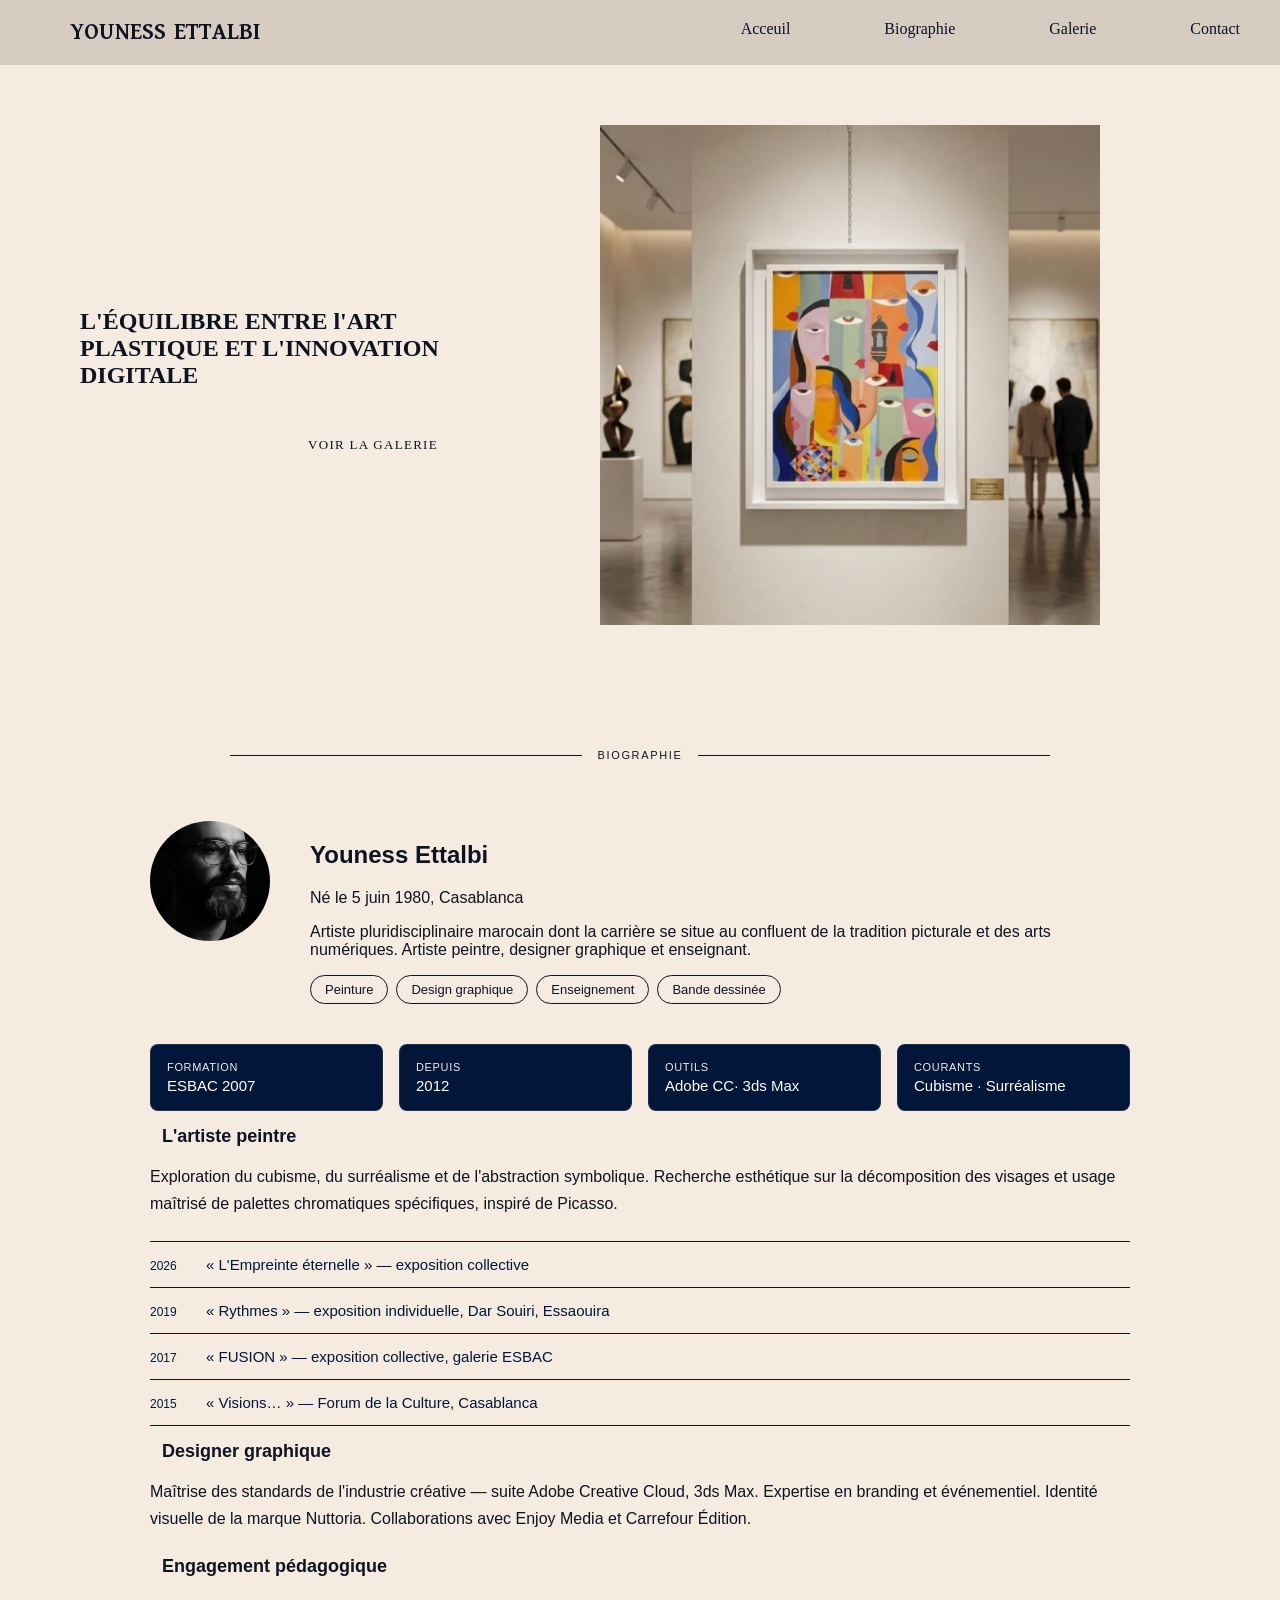
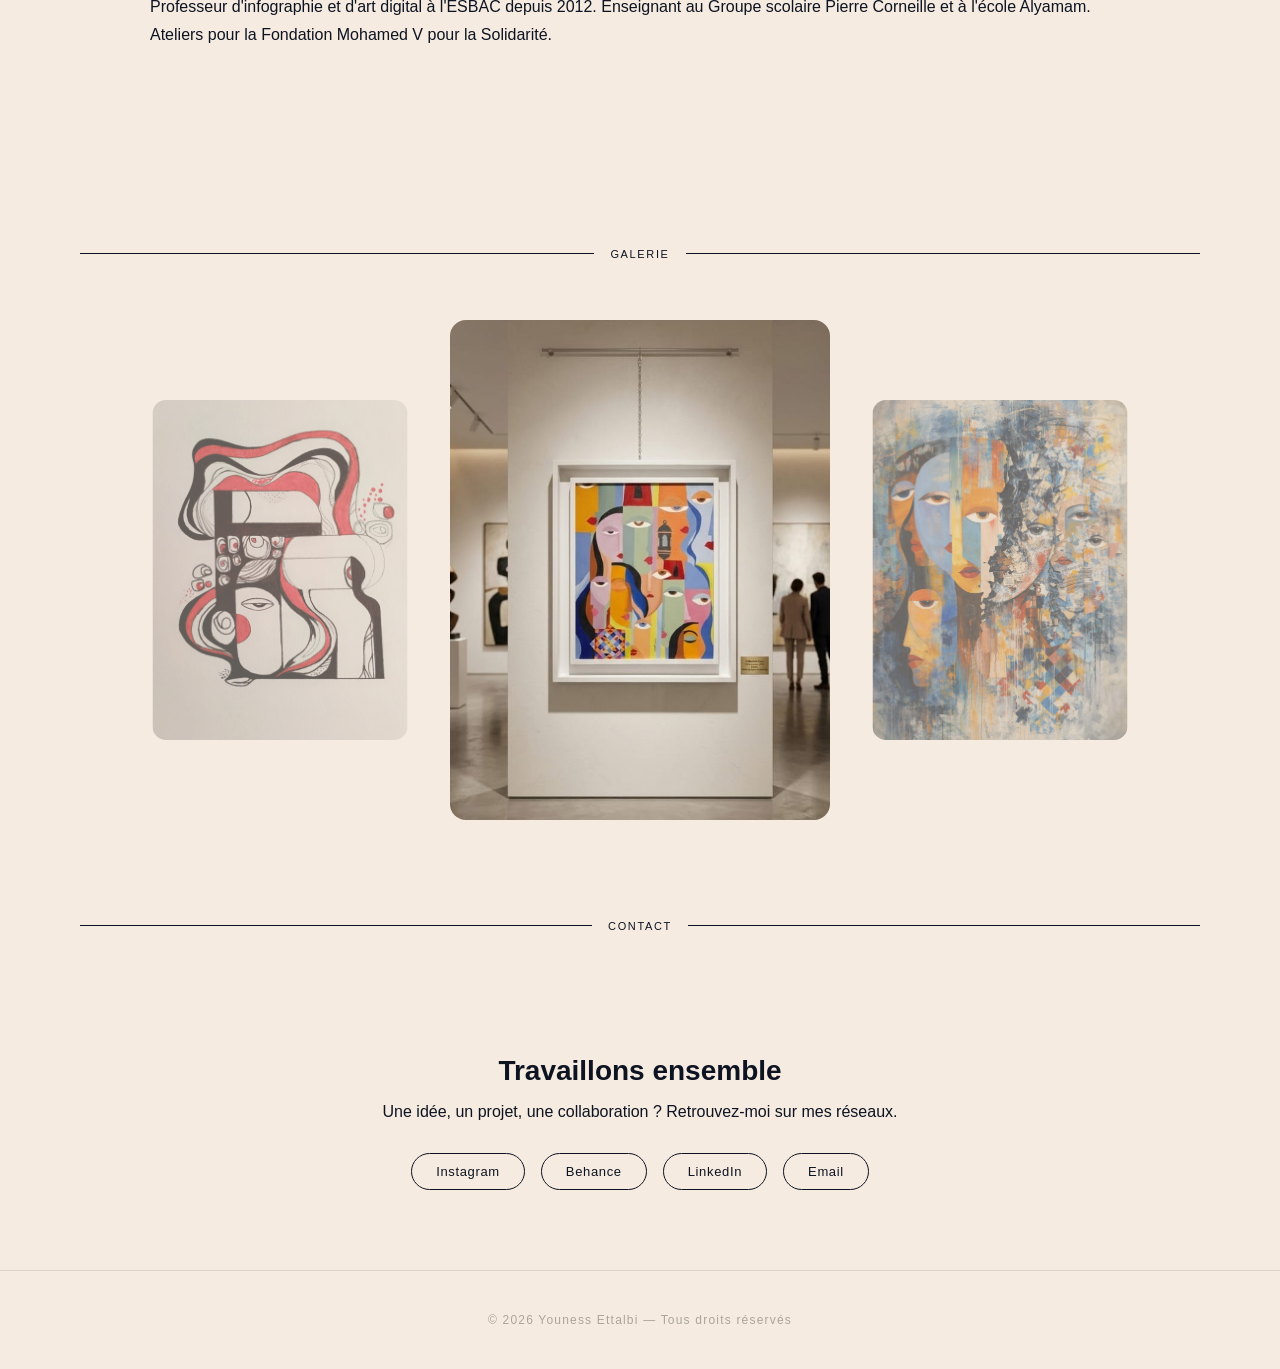
==== commit 8bf3b091: "Update index.html" ====
--- a/index.html
+++ b/index.html
@@ -14,7 +14,7 @@
 <body>
 
 <header>
-  <div class="logo">Youness Ettalbi</div>
+  <div class="logo">YOUNESS ETTALBI</div>
   <div class="menu">
     <a href="#Acceuil">Acceuil</a>
     <a href="#Biographie">Biographie</a>
@@ -105,7 +105,7 @@
     <p>Une idée, un projet, une collaboration ? Retrouvez-moi sur mes réseaux.</p>
     <div class="social-links">
       <a href="https://instagram.com/yourhandle" target="_blank">Instagram</a>
-      <a href="https://behance.net/yourhandle" target="_blank">Behance</a>
+      <a href="https://www.behance.net/ettalbi" target="_blank">Behance</a>
       <a href="https://linkedin.com/in/yourhandle" target="_blank">LinkedIn</a>
       <a href="mailto:youremail@gmail.com">Email</a>
     </div>
